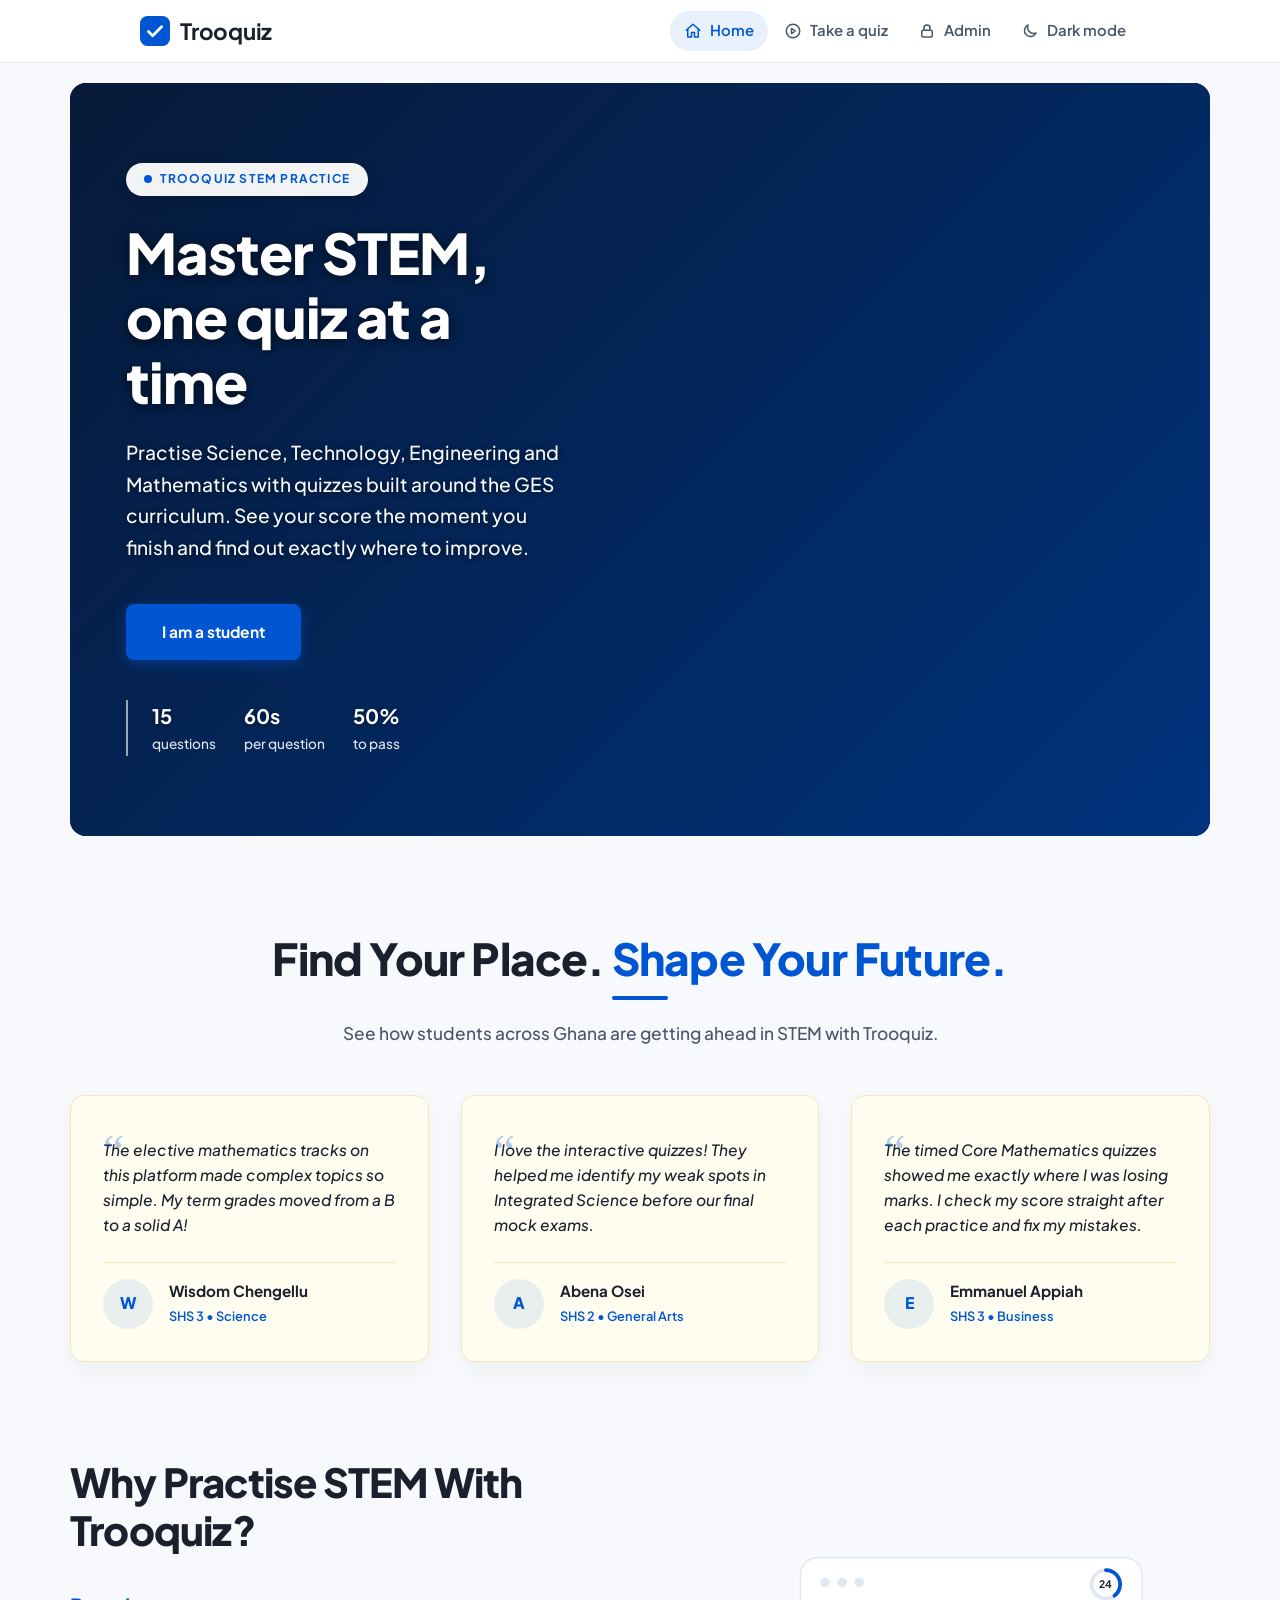
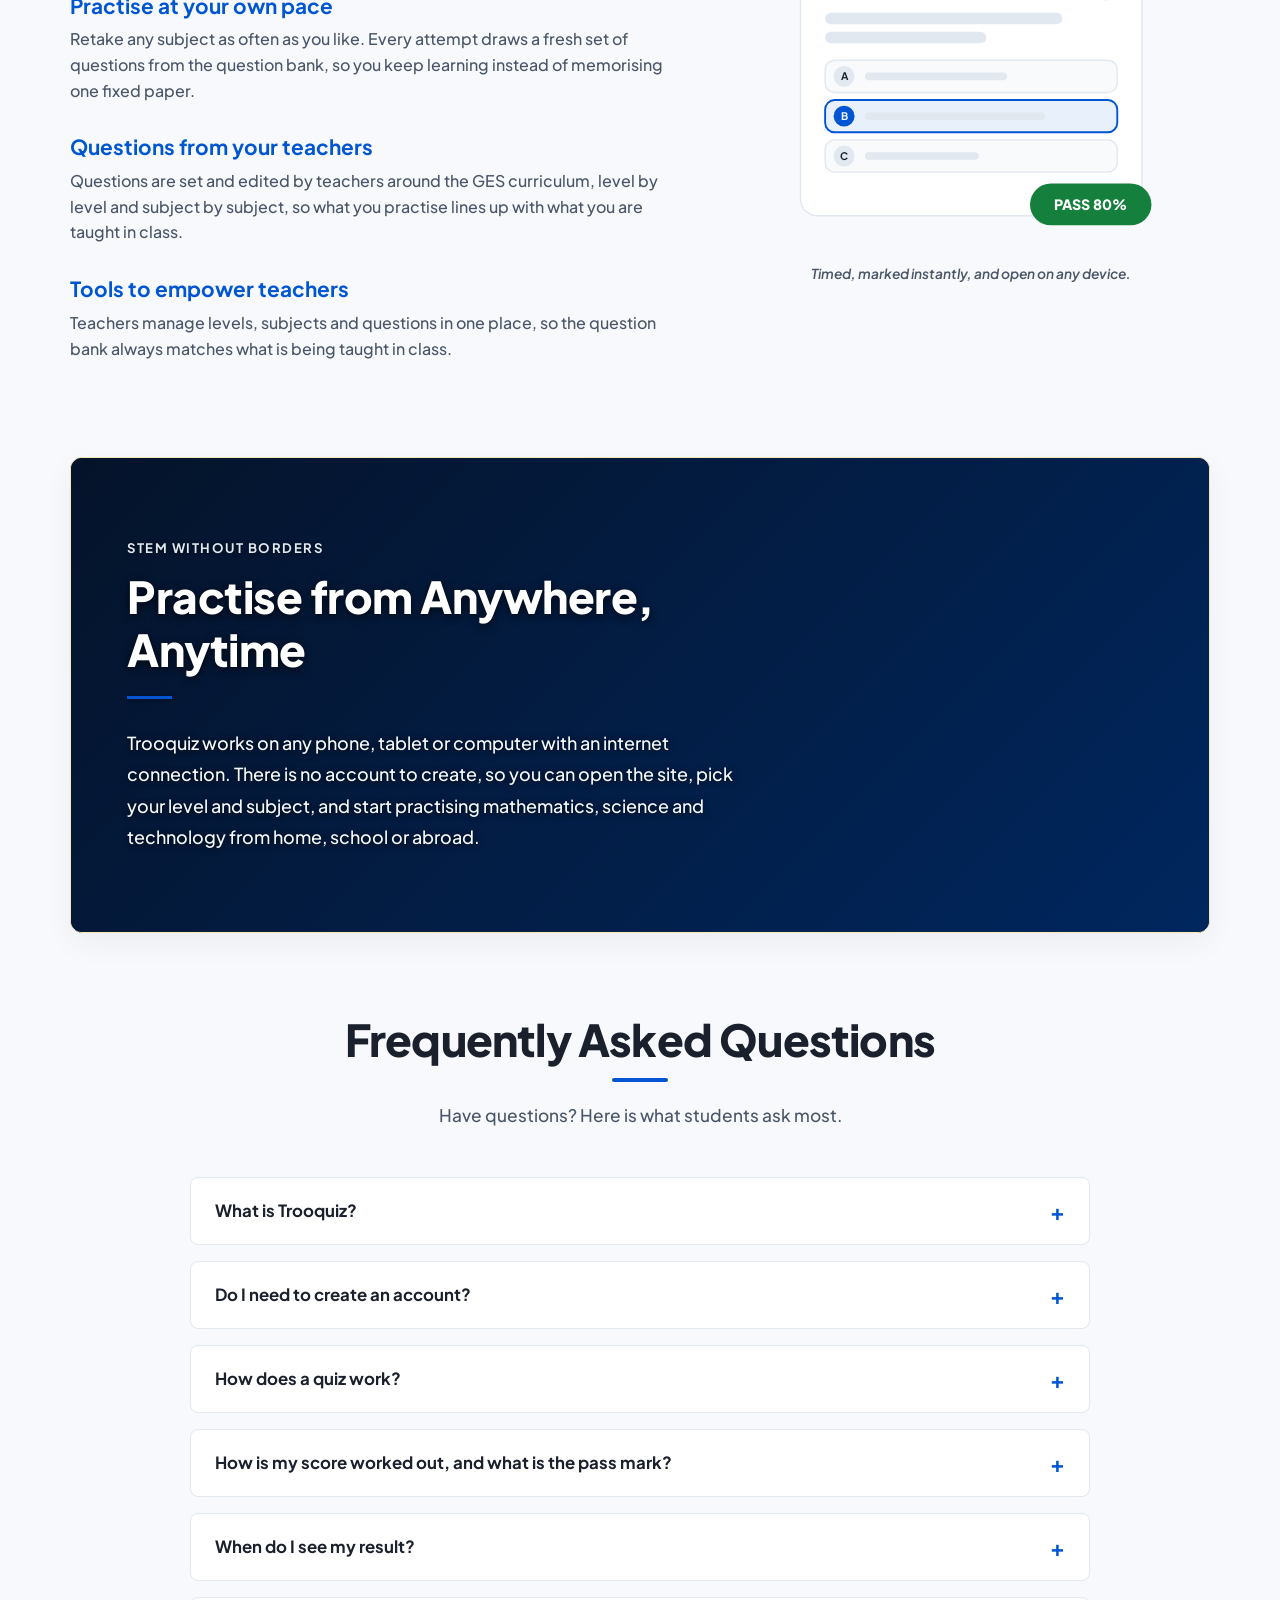
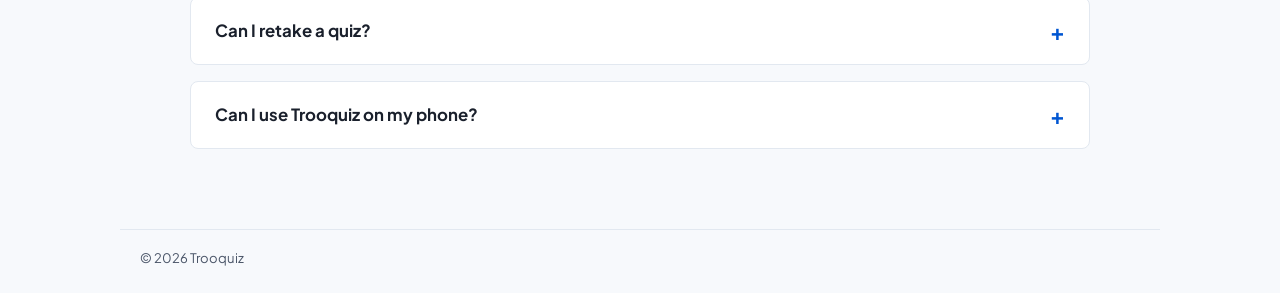
==== index.html @ b654bb79 "Add files via upload" ====
<!DOCTYPE html>
<html lang="en">
<head>
  <meta charset="UTF-8">
  <meta name="viewport" content="width=device-width, initial-scale=1, viewport-fit=cover">
  <meta name="theme-color" content="#0056d2">
  <title>Trooquiz</title>
  <script src="js/nav.js"></script>
  <link rel="stylesheet" href="css/style.css">
  <link rel="stylesheet" href="css/home.css">
  <link rel="stylesheet" href="css/responsive.css">
</head>
<body>
  <main class="landing">

    <!-- ===== Hero ===== -->
    <section class="hero">
      <div class="hero-bg"></div>
      <div class="hero-inner">
        <div class="hero-copy">
          <div class="live-tag">Trooquiz STEM Practice</div>
          <h1>Master STEM, one quiz at a time</h1>
          <p>
            Practise Science, Technology, Engineering and Mathematics with quizzes built
            around the GES curriculum. See your score the moment you finish and find out
            exactly where to improve.
          </p>
          <div class="hero-actions">
            <a class="cta" href="start.html">I am a student</a>
            <div class="hero-stats">
              <div><strong>15</strong><span>questions</span></div>
              <div><strong>60s</strong><span>per question</span></div>
              <div><strong>50%</strong><span>to pass</span></div>
            </div>
          </div>
        </div>

        <div class="hero-photo">
          <div class="hero-figure">
            <img src="images/firststudent.png" alt="Student learning"
                 onerror="this.parentNode.hidden = true">
          </div>
        </div>
      </div>
    </section>

    <!-- ===== Testimonials ===== -->
    <section class="testimonials">
      <div class="section-head">
        <h2>Find Your Place. <span>Shape Your Future.</span></h2>
        <div class="bar"></div>
        <p>See how students across Ghana are getting ahead in STEM with Trooquiz.</p>
      </div>

      <div class="t-grid">
        <article class="t-card">
          <div>
            <div class="mark">&ldquo;</div>
            <blockquote>The elective mathematics tracks on this platform made complex topics so simple. My term grades moved from a B to a solid A!</blockquote>
          </div>
          <div class="t-person">
            <div class="avatar">W<img src="images/thirdstudent.png" alt="Wisdom Chengellu" loading="lazy" onerror="this.remove()"></div>
            <div><h4>Wisdom Chengellu</h4><span>SHS 3 &bull; Science</span></div>
          </div>
        </article>

        <article class="t-card">
          <div>
            <div class="mark">&ldquo;</div>
            <blockquote>I love the interactive quizzes! They helped me identify my weak spots in Integrated Science before our final mock exams.</blockquote>
          </div>
          <div class="t-person">
            <div class="avatar">A<img src="images/fourthstudent.png" alt="Abena Osei" loading="lazy" onerror="this.remove()"></div>
            <div><h4>Abena Osei</h4><span>SHS 2 &bull; General Arts</span></div>
          </div>
        </article>

        <article class="t-card">
          <div>
            <div class="mark">&ldquo;</div>
            <blockquote>The timed Core Mathematics quizzes showed me exactly where I was losing marks. I check my score straight after each practice and fix my mistakes.</blockquote>
          </div>
          <div class="t-person">
            <div class="avatar">E<img src="images/fifthstudent.png" alt="Emmanuel Appiah" loading="lazy" onerror="this.remove()"></div>
            <div><h4>Emmanuel Appiah</h4><span>SHS 3 &bull; Business</span></div>
          </div>
        </article>
      </div>
    </section>

    <!-- ===== Why Trooquiz ===== -->
    <section class="why">
      <div class="why-copy">
        <h2>Why Practise STEM With Trooquiz?</h2>

        <div class="why-point">
          <h3>Practise at your own pace</h3>
          <p>Retake any subject as often as you like. Every attempt draws a fresh set of questions from the question bank, so you keep learning instead of memorising one fixed paper.</p>
        </div>
        <div class="why-point">
          <h3>Questions from your teachers</h3>
          <p>Questions are set and edited by teachers around the GES curriculum, level by level and subject by subject, so what you practise lines up with what you are taught in class.</p>
        </div>
        <div class="why-point">
          <h3>Tools to empower teachers</h3>
          <p>Teachers manage levels, subjects and questions in one place, so the question bank always matches what is being taught in class.</p>
        </div>
      </div>

      <figure class="why-art">
        <svg class="illustration" viewBox="0 0 420 320" role="img" aria-label="A timed quiz question with four options and a pass badge">
          <rect class="ill-card" x="30" y="24" width="360" height="272" rx="18"/>
          <circle class="ill-dot" cx="56" cy="50" r="5"/>
          <circle class="ill-dot" cx="74" cy="50" r="5"/>
          <circle class="ill-dot" cx="92" cy="50" r="5"/>
          <circle class="ill-ring-bg" cx="352" cy="52" r="15"/>
          <circle class="ill-ring" cx="352" cy="52" r="15"/>
          <text class="ill-time" x="352" y="56" text-anchor="middle">24</text>

          <rect class="ill-line" x="56" y="82" width="250" height="12" rx="6"/>
          <rect class="ill-line" x="56" y="102" width="170" height="12" rx="6"/>

          <rect class="ill-opt" x="56" y="132" width="308" height="34" rx="10"/>
          <circle class="ill-circle" cx="76" cy="149" r="11"/><text class="ill-letter" x="76" y="153" text-anchor="middle">A</text>
          <rect class="ill-line" x="98" y="145" width="150" height="8" rx="4"/>

          <rect class="ill-opt-sel" x="56" y="174" width="308" height="34" rx="10"/>
          <circle class="ill-circle-sel" cx="76" cy="191" r="11"/><text class="ill-letter-sel" x="76" y="195" text-anchor="middle">B</text>
          <rect class="ill-line" x="98" y="187" width="190" height="8" rx="4"/>

          <rect class="ill-opt" x="56" y="216" width="308" height="34" rx="10"/>
          <circle class="ill-circle" cx="76" cy="233" r="11"/><text class="ill-letter" x="76" y="237" text-anchor="middle">C</text>
          <rect class="ill-line" x="98" y="229" width="120" height="8" rx="4"/>

          <rect class="ill-pass" x="272" y="262" width="128" height="44" rx="22"/>
          <text class="ill-pass-text" x="336" y="290" text-anchor="middle">PASS 80%</text>
        </svg>
        <figcaption>Timed, marked instantly, and open on any device.</figcaption>
      </figure>
    </section>

    <!-- ===== Banner ===== -->
    <section class="banner">
      <div class="banner-bg"></div>
      <div class="banner-copy">
        <span class="eyebrow">STEM Without Borders</span>
        <h2>Practise from Anywhere, Anytime</h2>
        <div class="rule"></div>
        <p>
          Trooquiz works on any phone, tablet or computer with an internet connection.
          There is no account to create, so you can open the site, pick your level and subject,
          and start practising mathematics, science and technology from home, school or abroad.
        </p>
      </div>
    </section>

    <!-- ===== FAQ ===== -->
    <section class="faq" id="faq">
      <div class="section-head">
        <h2>Frequently Asked Questions</h2>
        <div class="bar"></div>
        <p>Have questions? Here is what students ask most.</p>
      </div>

      <details class="faq-item">
        <summary>What is Trooquiz?</summary>
        <div class="answer">Trooquiz is an online quiz platform where students practise STEM subjects, with questions built around the GES curriculum, and are marked immediately after each quiz.</div>
      </details>
      <details class="faq-item">
        <summary>Do I need to create an account?</summary>
        <div class="answer">No. Students use the site as guests. Tap <strong>I am a student</strong>, choose your level and subject, and start.</div>
      </details>
      <details class="faq-item">
        <summary>How does a quiz work?</summary>
        <div class="answer">Each session has 15 random questions from the subject's question bank, with 60 seconds for each question. If the time runs out, the question counts as unanswered and the quiz moves on.</div>
      </details>
      <details class="faq-item">
        <summary>How is my score worked out, and what is the pass mark?</summary>
        <div class="answer">Your score is shown out of 100%. A score of 50% or more is a pass, and anything below 50% is a fail. With 15 questions, that means at least 8 correct answers.</div>
      </details>
      <details class="faq-item">
        <summary>When do I see my result?</summary>
        <div class="answer">Straight away. As soon as you answer the last question, your score and pass or fail result appear on screen.</div>
      </details>
      <details class="faq-item">
        <summary>Can I retake a quiz?</summary>
        <div class="answer">Yes, as many times as you like. Each attempt draws a new random set of questions from the bank.</div>
      </details>
      <details class="faq-item">
        <summary>Can I use Trooquiz on my phone?</summary>
        <div class="answer">Yes. The site adapts to phones, tablets and computers.</div>
      </details>
    </section>
  </main>
</body>
</html>
---- css/style.css ----
/* ===== Trooquiz shared styles ===== */

:root {
  --bg: #f7f9fc;
  --card: #ffffff;
  --surface: #ffffff;
  --surface-2: #f8fafc;
  --text: #1a202c;
  --muted: #4a5568;
  --border: #e2e8f0;
  --primary: #0056d2;
  --primary-dark: #0045a8;
  --primary-soft: rgba(0, 86, 210, 0.09);
  --on-primary: #ffffff;
  --cream: #fffdf0;
  --cream-border: #f3e8b4;
  --good: #15803d;
  --bad: #c53030;
  --warn: #b45309;
  --shadow: 0 1px 2px rgba(20, 24, 30, 0.05), 0 10px 28px rgba(20, 24, 30, 0.07);
  --font: "Plus Jakarta Sans", system-ui, -apple-system, "Segoe UI", Roboto, sans-serif;
  --serif: var(--font);
}

:root[data-theme="dark"] {
  --bg: #0f141c;
  --card: #171d28;
  --surface: #171d28;
  --surface-2: #131925;
  --text: #e6eaf2;
  --muted: #a0aec0;
  --border: #283142;
  --primary: #5b9bff;
  --primary-dark: #4a89ee;
  --primary-soft: rgba(91, 155, 255, 0.16);
  --on-primary: #061a3a;
  --cream: #1c2230;
  --cream-border: #2f3646;
  --good: #34c277;
  --bad: #f0706a;
  --warn: #e0a03a;
  --shadow: none;
}

@media (prefers-color-scheme: dark) {
  :root:not([data-theme="light"]) {
    --bg: #0f141c;
    --card: #171d28;
    --surface: #171d28;
    --surface-2: #131925;
    --text: #e6eaf2;
    --muted: #a0aec0;
    --border: #283142;
    --primary: #5b9bff;
    --primary-dark: #4a89ee;
    --primary-soft: rgba(91, 155, 255, 0.16);
    --on-primary: #061a3a;
    --cream: #1c2230;
    --cream-border: #2f3646;
    --good: #34c277;
    --bad: #f0706a;
    --warn: #e0a03a;
    --shadow: none;
  }
}

[hidden] { display: none !important; }
* { box-sizing: border-box; }
html { scroll-padding-top: 76px; }

body {
  margin: 0;
  min-height: 100vh;
  display: flex;
  flex-direction: column;
  background: var(--bg);
  color: var(--text);
  font-family: var(--font);
  line-height: 1.55;
  -webkit-font-smoothing: antialiased;
}

h1, h2, h3 { font-family: var(--font); font-weight: 800; letter-spacing: -0.02em; line-height: 1.2; }
h1 { margin: 0 0 10px; font-size: 2rem; }
h2 { margin: 0 0 14px; font-size: 1.35rem; }

:focus-visible { outline: 3px solid var(--primary); outline-offset: 2px; }

/* ---------- Site header ---------- */

.site-header {
  position: sticky;
  top: 0;
  z-index: 30;
  background: var(--surface);
  border-bottom: 1px solid var(--border);
  transition: box-shadow 0.2s;
}
.site-header.scrolled { box-shadow: 0 4px 18px rgba(0, 0, 0, 0.08); }

.site-header-inner {
  position: relative;
  max-width: 1040px;
  margin: 0 auto;
  padding: 0 20px;
  height: 62px;
  display: flex;
  align-items: center;
  gap: 12px;
}

.brand {
  display: flex;
  align-items: center;
  gap: 10px;
  color: var(--text);
  text-decoration: none;
  font-family: var(--serif);
  font-size: 1.4rem;
  font-weight: 700;
  letter-spacing: -0.01em;
}
.brand svg { width: 30px; height: 30px; flex: none; }

.site-nav { margin-left: auto; }
.site-nav ul { list-style: none; display: flex; align-items: center; gap: 2px; margin: 0; padding: 0; }

.site-nav a,
.nav-item {
  display: inline-flex;
  align-items: center;
  gap: 8px;
  padding: 8px 14px;
  font: inherit;
  font-size: 0.93rem;
  font-weight: 600;
  color: var(--muted);
  text-decoration: none;
  background: none;
  border: 0;
  border-radius: 99px;
  cursor: pointer;
  white-space: nowrap;
}
.site-nav a:hover,
.nav-item:hover { color: var(--text); background: var(--primary-soft); }
.site-nav a[aria-current="page"] { color: var(--primary); background: var(--primary-soft); }

.nav-email {
  padding: 0 8px 0 14px;
  max-width: 200px;
  overflow: hidden;
  text-overflow: ellipsis;
  white-space: nowrap;
  font-size: 0.85rem;
  color: var(--muted);
  border-left: 1px solid var(--border);
  margin-left: 6px;
}

.nav-toggle,
.home-quick { display: none; }

.nav-toggle {
  align-items: center;
  justify-content: center;
  width: 42px;
  height: 42px;
  color: var(--text);
  background: none;
  border: 1px solid var(--border);
  border-radius: 12px;
  cursor: pointer;
}
.home-quick {
  align-items: center;
  gap: 6px;
  margin-left: auto;
  padding: 8px 12px;
  font-size: 0.9rem;
  font-weight: 600;
  color: var(--primary);
  text-decoration: none;
  border-radius: 99px;
  background: var(--primary-soft);
}

@media (max-width: 900px) {
  .nav-toggle,
  .home-quick { display: inline-flex; }

  .site-nav {
    position: absolute;
    top: 100%;
    left: 0;
    right: 0;
    display: none;
    padding: 8px 14px 14px;
    background: var(--surface);
    border-bottom: 1px solid var(--border);
    box-shadow: 0 14px 24px rgba(0, 0, 0, 0.08);
  }
  .site-nav.open { display: block; }
  .site-nav ul { flex-direction: column; align-items: stretch; gap: 2px; }
  .site-nav a,
  .nav-item { width: 100%; padding: 12px 14px; border-radius: 10px; font-size: 1rem; }
  .nav-email { max-width: none; margin: 8px 0 0; padding: 10px 14px 4px; border-left: 0; border-top: 1px solid var(--border); }
}

/* ---------- Page layout ---------- */

.page {
  flex: 1;
  display: flex;
  flex-direction: column;
  align-items: center;
  justify-content: center;
  gap: 18px;
  padding: 28px 16px;
}

.card {
  width: 100%;
  max-width: 640px;
  background: var(--card);
  border: 1px solid var(--border);
  border-radius: 18px;
  padding: 30px;
  box-shadow: var(--shadow);
}

@media (prefers-reduced-motion: no-preference) {
  .card { animation: rise 0.35s ease both; }
  @keyframes rise { from { opacity: 0; transform: translateY(8px); } to { opacity: 1; transform: none; } }
}

.site-footer {
  display: flex;
  justify-content: space-between;
  flex-wrap: wrap;
  gap: 6px 20px;
  max-width: 1040px;
  width: 100%;
  margin: 0 auto;
  padding: 18px 20px 24px;
  font-size: 0.82rem;
  color: var(--muted);
  border-top: 1px solid var(--border);
}

.muted { color: var(--muted); margin: 0 0 20px; }
.error { color: var(--bad); font-weight: 600; }

label { display: block; margin: 16px 0 6px; font-weight: 600; }

select {
  width: 100%;
  padding: 12px;
  font: inherit;
  border: 1px solid var(--border);
  border-radius: 10px;
  background: var(--surface-2);
  color: var(--text);
}

.btn {
  display: inline-flex;
  align-items: center;
  justify-content: center;
  width: 100%;
  margin-top: 22px;
  padding: 14px 18px;
  font: inherit;
  font-weight: 700;
  color: var(--on-primary);
  background: var(--primary);
  border: 0;
  border-radius: 12px;
  cursor: pointer;
  text-align: center;
  text-decoration: none;
  transition: background 0.15s, transform 0.1s;
}
.btn:hover:not(:disabled) { background: var(--primary-dark); }
.btn:active:not(:disabled) { transform: translateY(1px); }
.btn:disabled { opacity: 0.45; cursor: not-allowed; }
.btn.secondary {
  margin-top: 12px;
  color: var(--primary);
  background: transparent;
  border: 1px solid var(--primary);
}
.btn.secondary:hover:not(:disabled) { background: var(--primary-soft); }

/* ---------- Home ---------- */

.facts { display: grid; grid-template-columns: repeat(3, 1fr); gap: 10px; margin: 22px 0 4px; }
.fact {
  padding: 14px 8px;
  text-align: center;
  background: var(--surface-2);
  border: 1px solid var(--border);
  border-radius: 12px;
}
.fact strong { display: block; font-family: var(--serif); font-size: 1.6rem; line-height: 1.1; }
.fact span { font-size: 0.8rem; color: var(--muted); }

.back {
  margin: 0 0 12px;
  padding: 4px 0;
  font: inherit;
  font-size: 0.92rem;
  font-weight: 600;
  color: var(--primary);
  background: none;
  border: 0;
  cursor: pointer;
}

.choice-grid { display: grid; grid-template-columns: repeat(auto-fit, minmax(150px, 1fr)); gap: 12px; }
.choice-list { display: grid; gap: 10px; }

.choice {
  padding: 16px;
  font: inherit;
  font-size: 1.02rem;
  font-weight: 600;
  text-align: left;
  color: var(--text);
  background: var(--surface-2);
  border: 2px solid var(--border);
  border-radius: 12px;
  cursor: pointer;
  transition: border-color 0.15s, background 0.15s;
}
.choice-grid .choice { text-align: center; padding: 24px 12px; }
.choice:hover { border-color: var(--primary); }
.choice.selected { border-color: var(--primary); background: var(--primary-soft); color: var(--primary); }

/* ---------- Quiz ---------- */

.quiz-top {
  display: flex;
  justify-content: space-between;
  align-items: baseline;
  gap: 12px;
  margin-bottom: 12px;
  color: var(--muted);
  font-size: 0.95rem;
}
.quiz-top strong { color: var(--text); }

.track { height: 8px; background: var(--border); border-radius: 99px; overflow: hidden; margin-bottom: 8px; }
.fill { height: 100%; width: 0; background: var(--primary); transition: width 0.2s linear; }
.timer-fill { background: var(--good); transition: width 0.1s linear; }
.timer-fill.danger { background: var(--bad); }

.timer-text { text-align: right; font-weight: 700; font-variant-numeric: tabular-nums; margin-bottom: 18px; }
.timer-text.danger { color: var(--bad); }

#question { font-size: 1.3rem; }

.options { display: grid; gap: 10px; }
.option {
  display: flex;
  gap: 12px;
  align-items: flex-start;
  width: 100%;
  padding: 14px;
  font: inherit;
  text-align: left;
  color: var(--text);
  background: var(--surface-2);
  border: 2px solid var(--border);
  border-radius: 12px;
  cursor: pointer;
}
.option:hover:not(:disabled) { border-color: var(--primary); }
.option:disabled { cursor: default; }
.option .letter {
  flex: none;
  width: 28px;
  height: 28px;
  display: grid;
  place-items: center;
  border-radius: 8px;
  background: var(--border);
  font-weight: 700;
  font-size: 0.88rem;
}
.option.selected { border-color: var(--primary); background: var(--primary-soft); }
.option.selected .letter { background: var(--primary); color: var(--on-primary); }

.notice { margin: 14px 0 0; color: var(--warn); font-weight: 600; min-height: 1.5em; }
.hint { margin: 6px 0 0; font-size: 0.82rem; color: var(--muted); }
@media (hover: none) { .hint { display: none; } }

/* ---------- Result ---------- */

.result { text-align: center; }
.result-subject { margin: 0 0 18px; color: var(--muted); }

.ring { position: relative; width: 190px; height: 190px; margin: 0 auto 14px; }
.ring svg { width: 100%; height: 100%; transform: rotate(-90deg); }
.ring circle { fill: none; stroke-width: 9; }
.ring .ring-bg { stroke: var(--border); }
.ring .ring-fg { stroke: var(--good); stroke-linecap: round; stroke-dasharray: 326.73; stroke-dashoffset: 326.73; }
.ring.fail .ring-fg { stroke: var(--bad); }
.ring-text {
  position: absolute;
  inset: 0;
  display: grid;
  place-items: center;
  font-family: var(--serif);
  font-size: 2.6rem;
  font-weight: 700;
  font-variant-numeric: tabular-nums;
}

.badge {
  display: inline-block;
  padding: 6px 20px;
  margin-bottom: 12px;
  font-weight: 800;
  font-size: 0.85rem;
  letter-spacing: 0.1em;
  color: #fff;
  border-radius: 99px;
}
.badge.pass { background: var(--good); }
.badge.fail { background: var(--bad); }
.result p { margin: 0 0 6px; }
---- css/home.css ----
/* ===== Homepage sections (look adapted from the morecourses Home.aspx) ===== */

.landing { width: 100%; max-width: 1180px; margin: 0 auto; padding: 20px 20px 0; flex: 1; }

.eyebrow {
  display: block;
  margin-bottom: 0.75rem;
  font-size: 0.82rem;
  font-weight: 700;
  letter-spacing: 1.5px;
  text-transform: uppercase;
  color: var(--primary);
}

.section-head { text-align: center; margin-bottom: 3rem; }
.section-head h2 { margin: 0 0 0.75rem; font-size: clamp(1.9rem, 4vw, 2.75rem); letter-spacing: -0.8px; }
.section-head h2 span { color: var(--primary); }
.section-head p { margin: 0; font-size: 1.08rem; color: var(--muted); font-weight: 500; }
.bar { width: 56px; height: 4px; margin: 0 auto 1.25rem; background: var(--primary); border-radius: 2px; }

/* ---------- Hero ---------- */

.hero {
  position: relative;
  min-height: 80vh;
  border-radius: 16px;
  overflow: hidden;
  background: #0b1a33;
}
.hero-bg {
  position: absolute;
  inset: 0;
  background-image: url('../images/secondstudent.png'), linear-gradient(135deg, #0b2a5c 0%, #0056d2 100%);
  background-size: cover;
  background-position: center;
  filter: blur(2px) brightness(0.6);
  transform: scale(1.02);
  z-index: 1;
}
.hero-inner {
  position: relative;
  z-index: 2;
  display: flex;
  align-items: center;
  justify-content: space-between;
  gap: 3rem;
  padding: 5rem 3.5rem;
}
.hero-copy { flex: 1; max-width: 550px; }

.live-tag {
  display: inline-flex;
  align-items: center;
  gap: 0.5rem;
  margin-bottom: 1.5rem;
  padding: 0.45rem 1.1rem;
  font-size: 0.75rem;
  font-weight: 700;
  letter-spacing: 1.2px;
  text-transform: uppercase;
  color: #0056d2;
  background: rgba(255, 255, 255, 0.95);
  border-radius: 20px;
  box-shadow: 0 4px 12px rgba(0, 0, 0, 0.15);
}
.live-tag::before { content: ""; width: 8px; height: 8px; border-radius: 50%; background: #0056d2; flex: none; }

.hero h1 {
  margin: 0 0 1.5rem;
  font-size: clamp(2.2rem, 5vw, 3.5rem);
  font-weight: 800;
  line-height: 1.15;
  letter-spacing: -1px;
  color: #fff;
  text-shadow: 0 2px 12px rgba(0, 0, 0, 0.65);
}
.hero p {
  margin: 0 0 2.5rem;
  font-size: 1.2rem;
  font-weight: 500;
  line-height: 1.65;
  color: #f7fafc;
  text-shadow: 0 1px 6px rgba(0, 0, 0, 0.55);
}

.hero-actions { display: flex; align-items: center; gap: 2.5rem; flex-wrap: wrap; }

.cta {
  display: inline-block;
  text-decoration: none;
  padding: 1rem 2.25rem;
  font: inherit;
  font-size: 0.97rem;
  font-weight: 700;
  color: #fff;
  background: #0056d2;
  border: 0;
  border-radius: 8px;
  cursor: pointer;
  box-shadow: 0 4px 14px rgba(0, 86, 210, 0.45);
  transition: transform 0.2s, background 0.2s;
}
.cta:hover { background: #0045a8; transform: translateY(-2px); }

.hero-stats {
  display: flex;
  gap: 1.75rem;
  padding-left: 1.5rem;
  border-left: 2px solid rgba(255, 255, 255, 0.6);
}
.hero-stats strong { display: block; font-size: 1.25rem; font-weight: 700; color: #fff; text-shadow: 0 1px 4px rgba(0, 0, 0, 0.4); }
.hero-stats span { font-size: 0.85rem; font-weight: 500; color: #e2e8f0; }

.hero-photo { flex: 1.2; max-width: 620px; display: flex; justify-content: center; align-items: center; padding-top: 15px; }
.hero-figure { width: 100%; }
.hero-figure img {
  display: block;
  width: 100%;
  height: auto;
  max-height: 420px;
  object-fit: contain;
  filter: brightness(0.92) saturate(0.95);
  /* edges fade out into the hero background, so the photo has no visible frame */
  -webkit-mask-image: radial-gradient(ellipse farthest-side at center, #000 56%, rgba(0, 0, 0, 0) 100%);
  mask-image: radial-gradient(ellipse farthest-side at center, #000 56%, rgba(0, 0, 0, 0) 100%);
}

/* ---------- Testimonials ---------- */

.testimonials { margin-top: 6rem; }
.t-grid { display: grid; grid-template-columns: repeat(auto-fit, minmax(250px, 1fr)); gap: 2rem; }

.t-card {
  display: flex;
  flex-direction: column;
  justify-content: space-between;
  padding: 2rem;
  background: var(--cream);
  border: 1px solid var(--cream-border);
  border-radius: 14px;
  box-shadow: 0 10px 25px rgba(0, 0, 0, 0.04);
  transition: transform 0.3s cubic-bezier(0.16, 1, 0.3, 1), box-shadow 0.3s ease;
}
.t-card:hover { transform: translateY(-6px); box-shadow: 0 16px 32px rgba(0, 0, 0, 0.08); }
.t-card .mark { height: 20px; margin-bottom: -10px; font: 3rem/1 Georgia, serif; color: var(--primary); opacity: 0.3; }
.t-card blockquote { margin: 0 0 1.5rem; font-size: 0.97rem; font-weight: 500; font-style: italic; line-height: 1.6; }
.t-person { display: flex; align-items: center; gap: 1rem; padding-top: 1rem; border-top: 1px solid var(--cream-border); }
.t-person h4 { margin: 0; font-size: 0.95rem; font-weight: 700; }
.t-person span { font-size: 0.8rem; font-weight: 600; color: var(--primary); }

/* initials show underneath; the photo covers them when it loads */
.avatar {
  position: relative;
  flex: none;
  width: 50px;
  height: 50px;
  display: grid;
  place-items: center;
  font-weight: 800;
  color: var(--primary);
  background: var(--primary-soft);
  border-radius: 50%;
  overflow: hidden;
}
.avatar img { position: absolute; inset: 0; width: 100%; height: 100%; object-fit: cover; }

/* ---------- Why Trooquiz ---------- */

.why { margin: 6rem 0; display: flex; align-items: center; justify-content: space-between; gap: 4rem; flex-wrap: wrap; }
.why-copy { flex: 1.2; max-width: 650px; min-width: 300px; }
.why-copy h2 { margin: 0 0 2.5rem; font-size: clamp(1.9rem, 4vw, 2.5rem); letter-spacing: -0.8px; }
.why-point { margin-bottom: 2rem; }
.why-point:last-child { margin-bottom: 0; }
.why-point h3 { margin: 0 0 0.5rem; font-size: 1.3rem; font-weight: 700; color: var(--primary); letter-spacing: 0; }
.why-point p { margin: 0; font-weight: 500; color: var(--muted); line-height: 1.6; }

.why-art { flex: 0.8; min-width: 280px; text-align: center; }
.why-art figcaption { margin-top: 1.1rem; font-size: 0.86rem; font-style: italic; font-weight: 600; color: var(--muted); }
.illustration { width: 100%; height: auto; max-height: 340px; }
.ill-card { fill: var(--surface); stroke: var(--border); stroke-width: 1.5; }
.ill-dot { fill: var(--border); }
.ill-line { fill: var(--border); }
.ill-opt { fill: var(--surface-2); stroke: var(--border); stroke-width: 1.5; }
.ill-opt-sel { fill: var(--primary-soft); stroke: var(--primary); stroke-width: 2; }
.ill-circle { fill: var(--border); }
.ill-circle-sel { fill: var(--primary); }
.ill-letter { fill: var(--text); font: 700 11px var(--font); }
.ill-letter-sel { fill: var(--on-primary); font: 700 11px var(--font); }
.ill-ring-bg { fill: none; stroke: var(--border); stroke-width: 4; }
.ill-ring { fill: none; stroke: var(--primary); stroke-width: 4; stroke-linecap: round; stroke-dasharray: 94.25; stroke-dashoffset: 57; transform: rotate(-90deg); transform-origin: 352px 52px; }
.ill-time { fill: var(--text); font: 700 11px var(--font); }
.ill-pass { fill: var(--good); }
.ill-pass-text { fill: #fff; font: 800 15px var(--font); }

/* ---------- Banner ---------- */

.banner {
  position: relative;
  min-height: 400px;
  margin-bottom: 5rem;
  border: 1px solid var(--cream-border);
  border-radius: 12px;
  overflow: hidden;
  background: #0b1a33;
  box-shadow: 0 10px 30px rgba(0, 0, 0, 0.05);
}
.banner-bg {
  position: absolute;
  inset: 0;
  background-image: url('../images/seventhstudent.png'), linear-gradient(135deg, #0b2a5c 0%, #0056d2 100%);
  background-size: cover;
  background-position: center;
  filter: brightness(0.45);
  z-index: 1;
}
.banner-copy { position: relative; z-index: 2; max-width: 750px; padding: 5rem 3.5rem; }
.banner .eyebrow { color: #e2e8f0; text-shadow: 0 1px 4px rgba(0, 0, 0, 0.5); }
.banner h2 { margin: 0 0 1.25rem; font-size: clamp(1.9rem, 4vw, 2.75rem); color: #fff; letter-spacing: -0.5px; text-shadow: 0 2px 8px rgba(0, 0, 0, 0.7); }
.banner .rule { width: 45px; height: 3px; margin-bottom: 1.75rem; background: #0056d2; box-shadow: 0 1px 4px rgba(0, 0, 0, 0.4); }
.banner p { margin: 0; font-size: 1.12rem; font-weight: 500; line-height: 1.75; color: #f7fafc; text-shadow: 0 1px 6px rgba(0, 0, 0, 0.7); }

/* ---------- FAQ ---------- */

.faq { max-width: 900px; margin: 0 auto 5rem; }
.faq-item {
  margin-bottom: 1rem;
  background: var(--surface);
  border: 1px solid var(--border);
  border-radius: 8px;
  overflow: hidden;
  transition: border-color 0.2s, box-shadow 0.2s;
}
.faq-item:hover { box-shadow: 0 4px 12px rgba(0, 0, 0, 0.04); }
.faq-item[open] { border-color: var(--primary); box-shadow: 0 4px 20px rgba(0, 86, 210, 0.08); }
.faq-item summary {
  display: flex;
  justify-content: space-between;
  align-items: center;
  gap: 16px;
  padding: 1.25rem 1.5rem;
  font-size: 1.05rem;
  font-weight: 700;
  list-style: none;
  cursor: pointer;
  user-select: none;
  transition: background 0.2s;
}
.faq-item summary:hover { background: var(--cream); }
.faq-item summary::-webkit-details-marker { display: none; }
.faq-item summary::after { content: "+"; flex: none; font-size: 1.4rem; font-weight: 700; line-height: 1; color: var(--primary); }
.faq-item[open] summary::after { content: "\00D7"; font-size: 1.6rem; }
.faq-item .answer { padding: 0 1.5rem 1.5rem; font-weight: 500; line-height: 1.65; color: var(--muted); }

/* ---------- Small screens ---------- */

@media (max-width: 900px) {
  .hero-inner { flex-direction: column; align-items: flex-start; padding: 3rem 1.5rem; gap: 2rem; }
  .hero-photo { max-width: 100%; width: 100%; padding-top: 0; }
  .banner-copy { padding: 3rem 1.5rem; }
  .hero-actions { gap: 1.5rem; }
}
---- css/responsive.css ----
/* ===== Phones and tablets =====
   Loaded last on every page, so these rules fine-tune the layout for small screens,
   touch use, notches and landscape. Breakpoints used here:
   1024px tablets, 900px menu collapses, 600px phones, 380px very small phones. */

/* ---------- Basics for touch devices ---------- */

html { -webkit-text-size-adjust: 100%; text-size-adjust: 100%; }
body { -webkit-tap-highlight-color: rgba(0, 86, 210, 0.12); }

a, button, .choice, .option, summary, .tab { touch-action: manipulation; }
img, svg { max-width: 100%; }

/* Safety net: nothing is allowed to push the page sideways */
.landing, .page, .start-wrap, .admin-main { overflow-x: clip; }

/* Phone browsers with a moving address bar: use the real visible height */
@supports (min-height: 100dvh) {
  body { min-height: 100dvh; }
  .hero { min-height: 80dvh; }
}

/* ---------- Notches and rounded screen corners ---------- */

.site-header { padding-top: env(safe-area-inset-top); }
.site-header-inner {
  padding-left: max(20px, env(safe-area-inset-left));
  padding-right: max(20px, env(safe-area-inset-right));
}
.landing, .start-wrap, .admin-main {
  padding-left: max(20px, env(safe-area-inset-left));
  padding-right: max(20px, env(safe-area-inset-right));
}
.page {
  padding-left: max(16px, env(safe-area-inset-left));
  padding-right: max(16px, env(safe-area-inset-right));
}
.site-footer,
body.start-page .site-footer { padding-bottom: calc(24px + env(safe-area-inset-bottom)); }
.toast { bottom: calc(24px + env(safe-area-inset-bottom)); }

/* ---------- Easier to tap ---------- */

@media (pointer: coarse) {
  .nav-toggle { width: 46px; height: 46px; }
  .back { padding: 10px 0; }
  .choice { min-height: 52px; }
  .tab { padding: 12px 18px; }
  button.small { padding: 10px 14px; min-height: 40px; }
  .faq-item summary { padding-top: 1.1rem; padding-bottom: 1.1rem; }
  .btn, .cta, .btn-quiz, .btn-secondary { min-height: 48px; }
}

/* ---------- Tablets ---------- */

@media (max-width: 1024px) {
  .hero-inner { padding: 4rem 2.25rem; gap: 2rem; }
  .why { gap: 2.5rem; }
}

/* Menu: collapse a little earlier so it never gets crowded on tablets */
@media (max-width: 900px) {
  .site-nav {
    max-height: calc(100vh - 70px);
    overflow-y: auto;
  }
  .site-header-inner { gap: 10px; }
}
@supports (height: 100dvh) {
  @media (max-width: 900px) {
    .site-nav { max-height: calc(100dvh - 70px); }
  }
}

/* Fixes content that was forcing a sideways scroll on narrow screens */
.why-copy { min-width: min(300px, 100%); }
.why-art { min-width: min(280px, 100%); }
.hero-stats { flex-wrap: wrap; }

/* ---------- Phones ---------- */

@media (max-width: 600px) {
  h1 { font-size: 1.7rem; }
  h2 { font-size: 1.25rem; }

  .card { padding: 22px 18px; border-radius: 16px; }
  .page { padding-top: 18px; padding-bottom: 18px; }

  /* Homepage */
  .landing { padding-top: 12px; }
  .hero { border-radius: 14px; }
  .hero-inner { padding: 2.25rem 1.25rem; gap: 1.5rem; }
  .hero h1 { margin-bottom: 1rem; }
  .hero p { font-size: 1.05rem; margin-bottom: 1.75rem; }
  .hero-actions { gap: 1.25rem; }
  .cta { width: 100%; text-align: center; }
  .hero-stats { gap: 0.9rem 1.5rem; padding-left: 1rem; }
  .hero-figure img { max-height: 300px; }

  .testimonials { margin-top: 4rem; }
  .section-head { margin-bottom: 2rem; }
  .t-card { padding: 1.5rem; }

  .why { margin: 4rem 0; gap: 2.25rem; }
  .why-point h3 { font-size: 1.15rem; }

  .banner { min-height: 0; margin-bottom: 3.5rem; }
  .banner-copy { padding: 2.5rem 1.25rem; }
  .banner p { font-size: 1.02rem; line-height: 1.65; }

  .faq { margin-bottom: 3.5rem; }
  .faq-item summary { padding: 1rem 1.1rem; font-size: 1rem; }
  .faq-item .answer { padding: 0 1.1rem 1.1rem; }

  /* Take a quiz page */
  .start-wrap { padding-top: 14px; }
  .course-header { padding: 18px; margin-bottom: 18px; }
  .content-box { padding: 18px; }
  .assessment { margin-top: 20px; }

  /* Quiz */
  #question { font-size: 1.15rem; }
  .option { padding: 12px; gap: 10px; }
  .quiz-top { font-size: 0.9rem; }

  /* Result */
  .ring { width: 160px; height: 160px; }
  .ring-text { font-size: 2.2rem; }

  /* Admin */
  .admin-main { padding-top: 16px; padding-bottom: 32px; }
  .panel { padding: 16px; border-radius: 14px; }
  .tabs { gap: 6px; }
  .tab { padding: 10px 14px; font-size: 0.88rem; }
  th, td { padding: 8px 6px; }
  td.actions { white-space: normal; }
  button.small { margin: 4px 4px 0 0; }
  .row .btn { width: 100%; flex: 1 1 100%; }

  .site-footer { flex-direction: column; gap: 4px; }
}

/* ---------- Very small phones ---------- */

@media (max-width: 380px) {
  .site-header-inner { padding-left: 14px; padding-right: 14px; }
  .brand { font-size: 1.2rem; }
  .brand svg { width: 26px; height: 26px; }
  .home-quick span { display: none; }
  .hero h1 { font-size: 2rem; }
  .card { padding: 20px 14px; }
}

/* ---------- Phones turned sideways ---------- */

@media (max-height: 520px) and (orientation: landscape) {
  .hero { min-height: 0; }
  .page { justify-content: flex-start; }
  .ring { width: 130px; height: 130px; }
  .ring-text { font-size: 1.9rem; }
}

/* ---------- Respect "reduce motion" ---------- */

@media (prefers-reduced-motion: reduce) {
  *, *::before, *::after {
    animation-duration: 0.01ms !important;
    animation-iteration-count: 1 !important;
    transition-duration: 0.01ms !important;
    scroll-behavior: auto !important;
  }
}
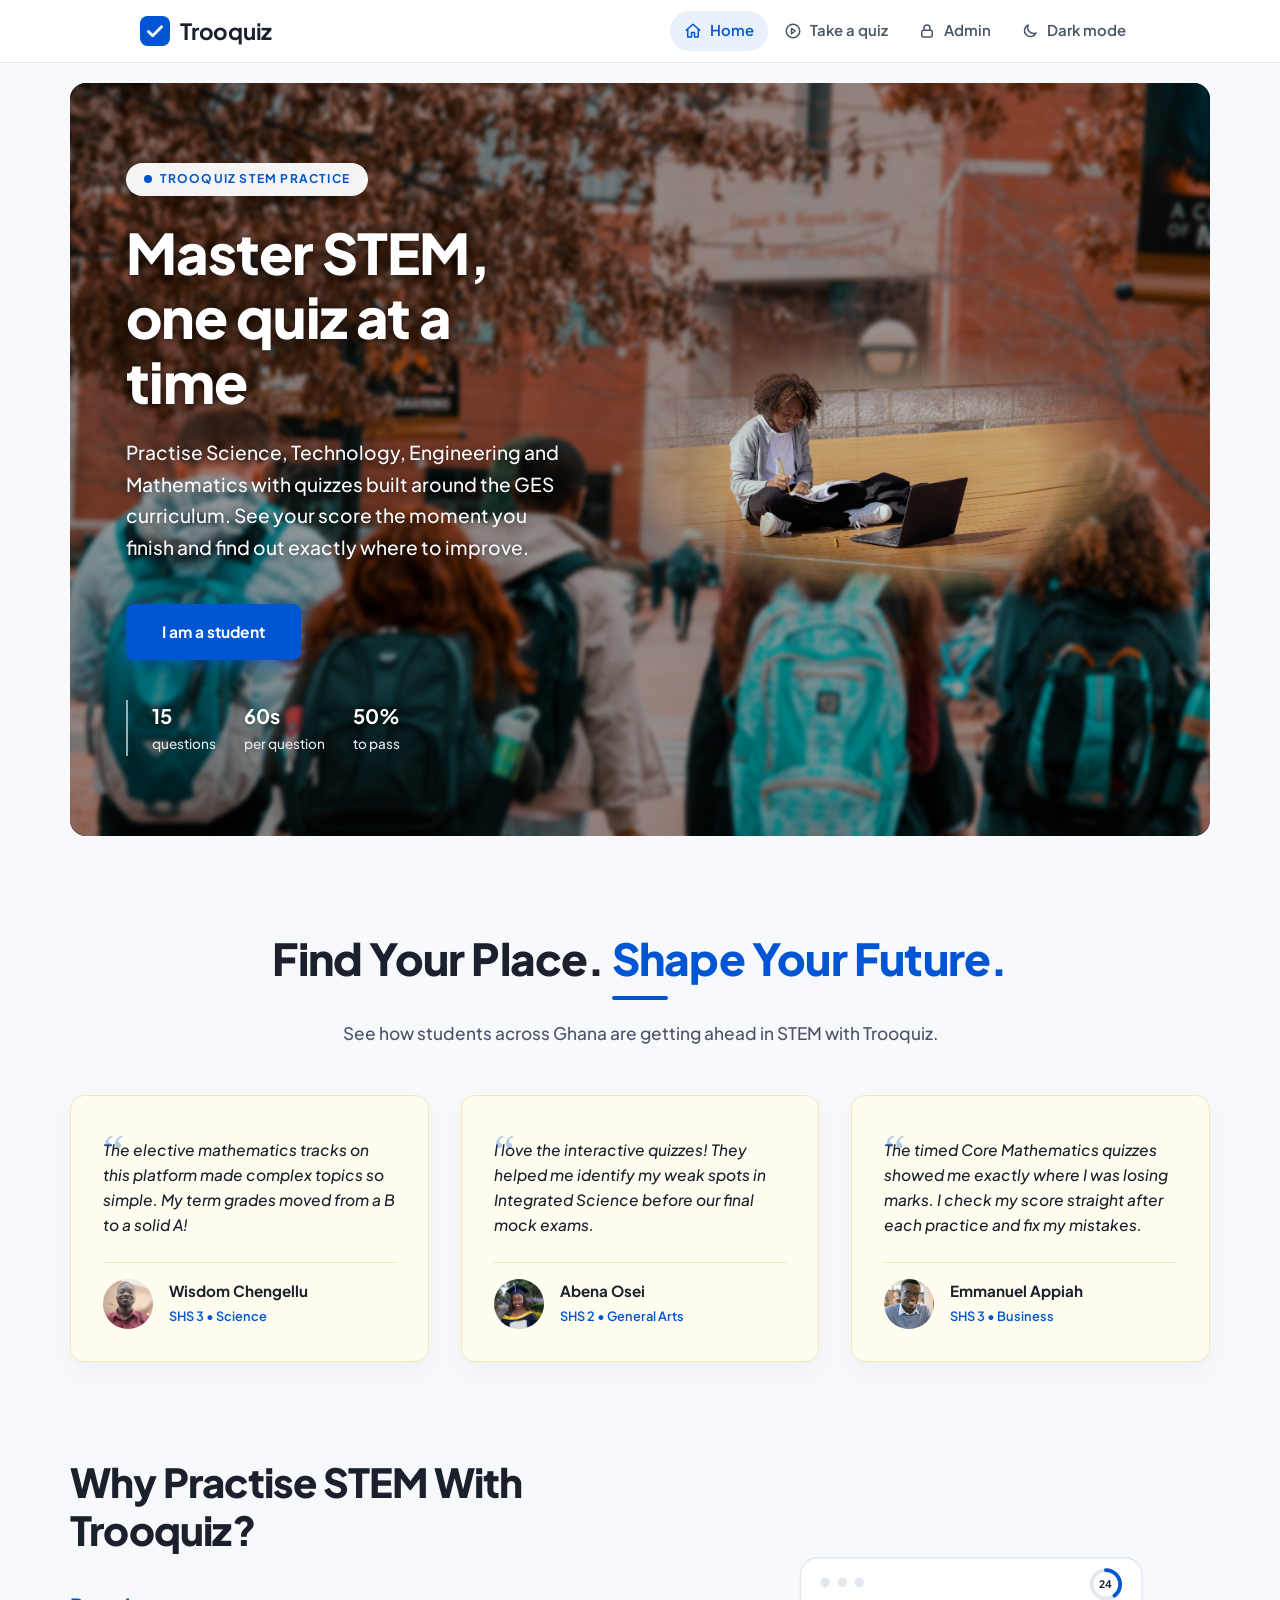
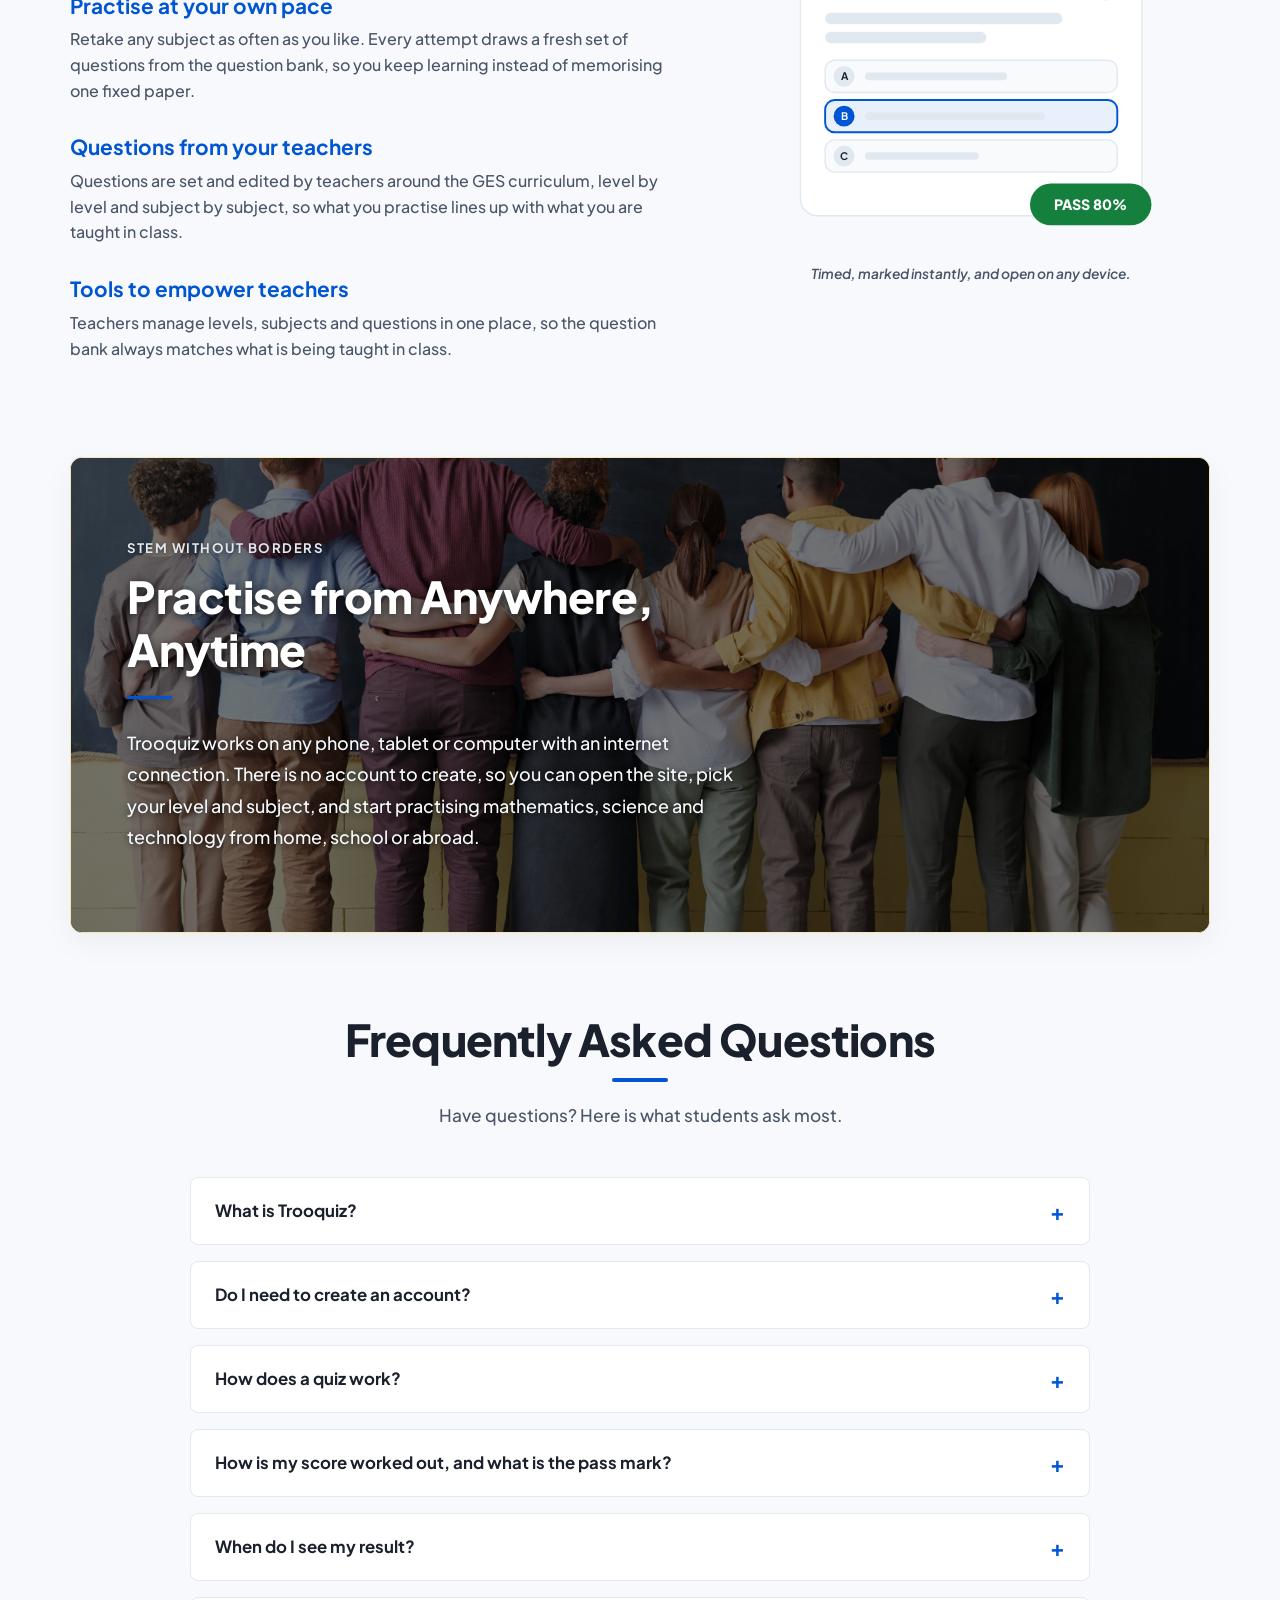
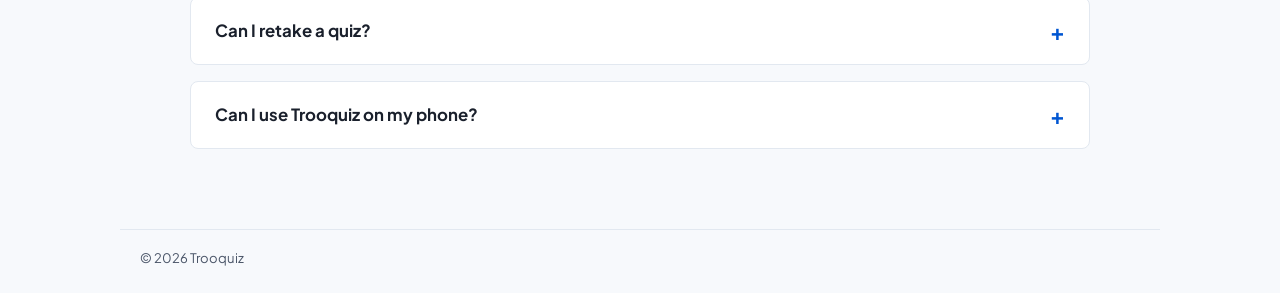
==== commit bcb1133d: "Update index.html" ====
--- a/index.html
+++ b/index.html
@@ -37,7 +37,7 @@
 
         <div class="hero-photo">
           <div class="hero-figure">
-            <img src="images/firststudent.png" alt="Student learning"
+            <img src="images/firststudent.png" alt="Student learning" loading="lazy"
                  onerror="this.parentNode.hidden = true">
           </div>
         </div>
@@ -193,4 +193,4 @@
     </section>
   </main>
 </body>
-</html>+</html>
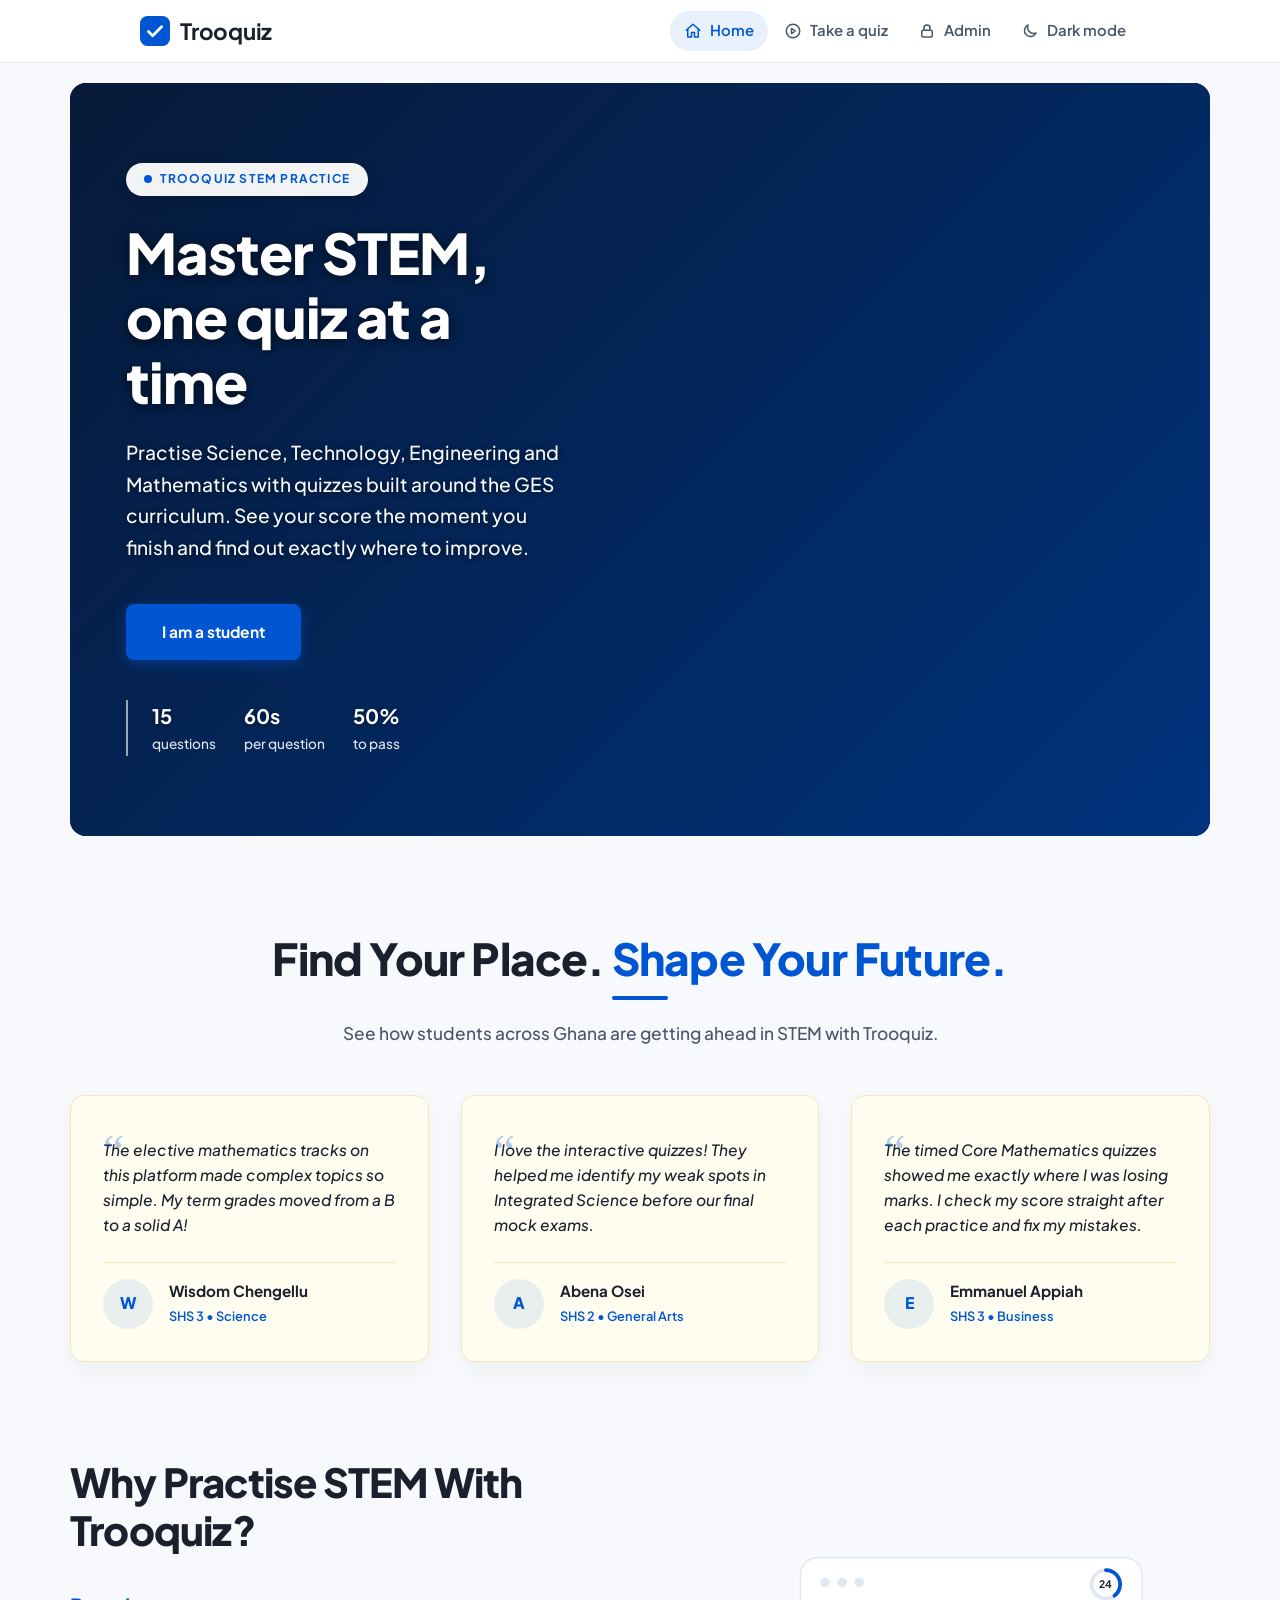
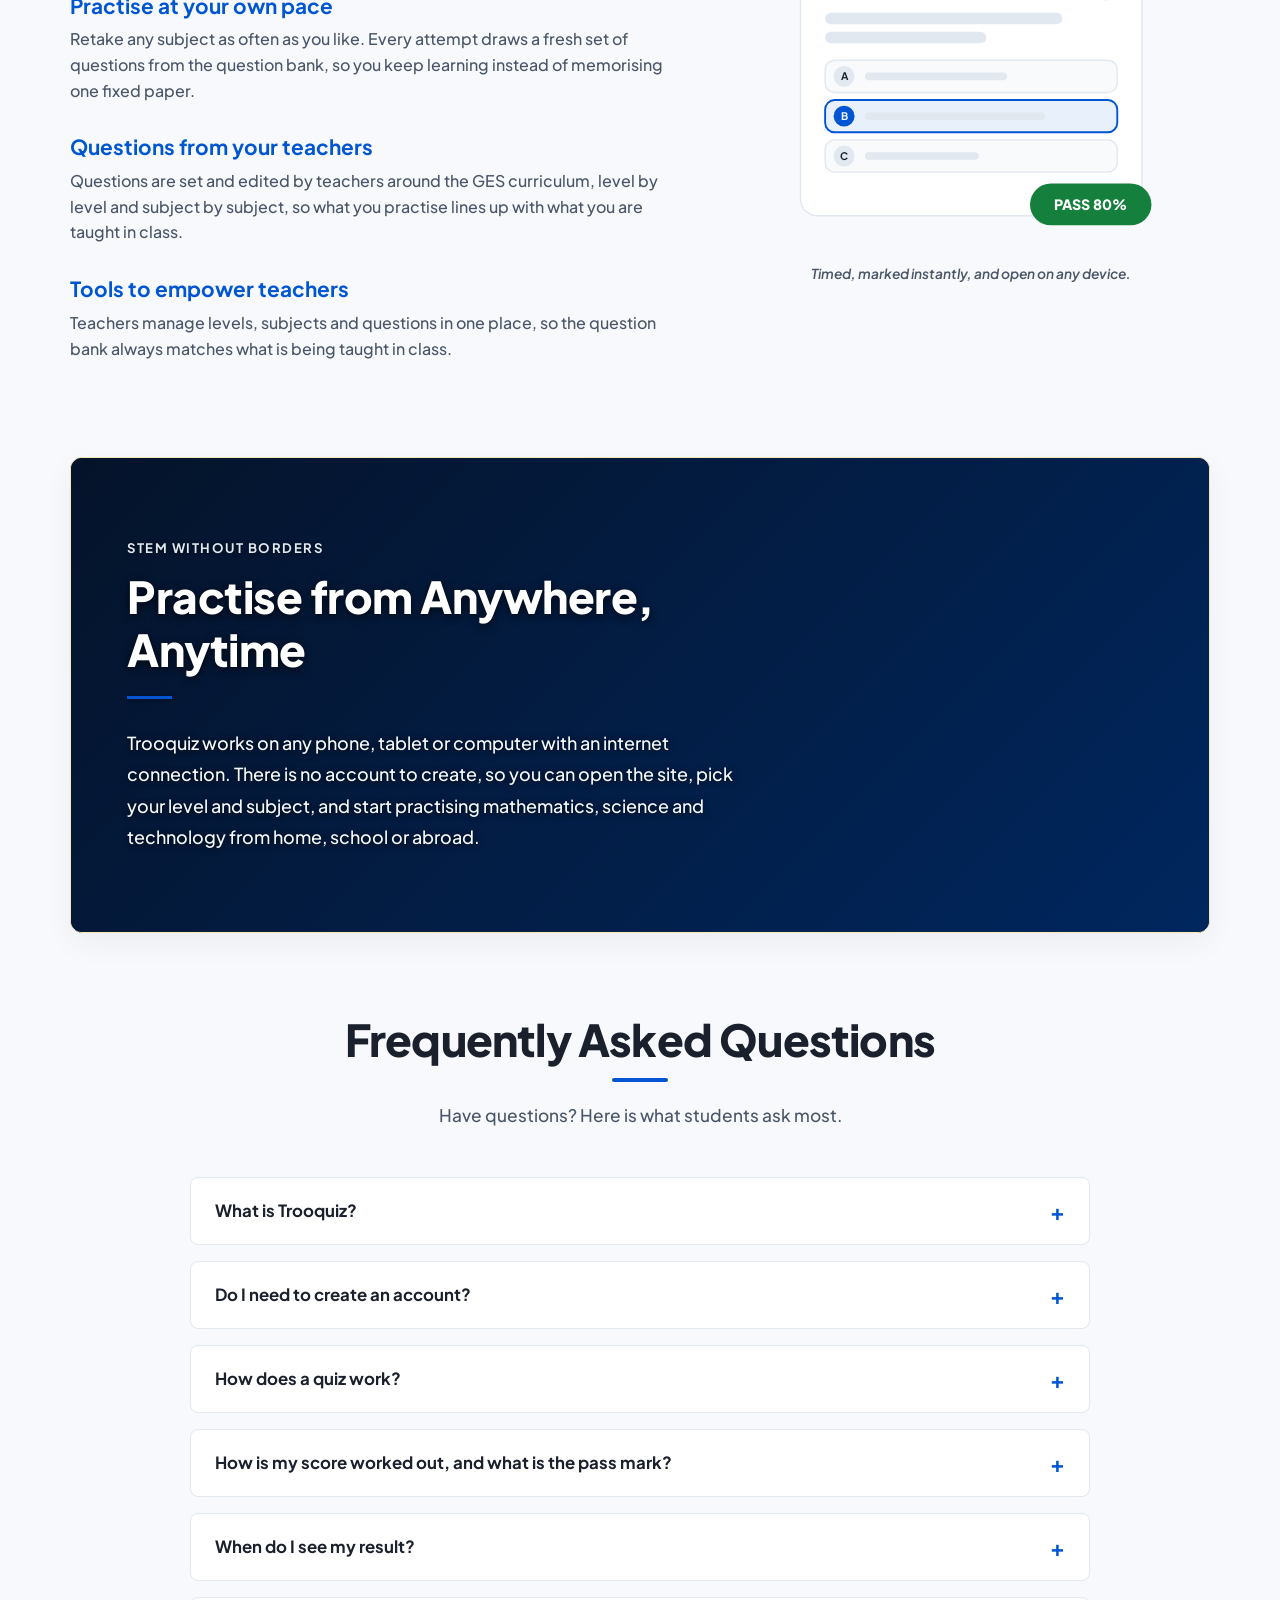
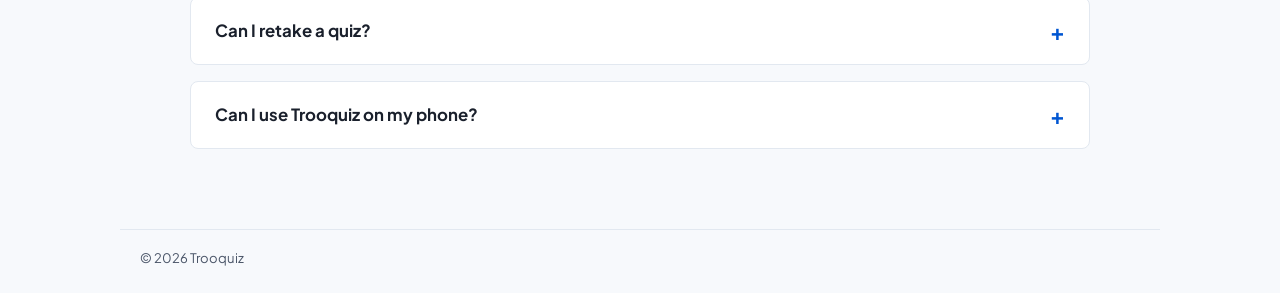
==== commit 1be7a64f: "Update index.html" ====
--- a/index.html
+++ b/index.html
@@ -6,6 +6,7 @@
   <meta name="theme-color" content="#0056d2">
   <title>Trooquiz</title>
   <script src="js/nav.js"></script>
+  <link rel="preload" as="image" href="images/secondstudent.webp" type="image/webp">
   <link rel="stylesheet" href="css/style.css">
   <link rel="stylesheet" href="css/home.css">
   <link rel="stylesheet" href="css/responsive.css">
@@ -37,7 +38,7 @@
 
         <div class="hero-photo">
           <div class="hero-figure">
-            <img src="images/firststudent.png" alt="Student learning" loading="lazy"
+            <img src="images/firststudent.webp" alt="Student learning" loading="lazy" decoding="async"
                  onerror="this.parentNode.hidden = true">
           </div>
         </div>
@@ -59,7 +60,7 @@
             <blockquote>The elective mathematics tracks on this platform made complex topics so simple. My term grades moved from a B to a solid A!</blockquote>
           </div>
           <div class="t-person">
-            <div class="avatar">W<img src="images/thirdstudent.png" alt="Wisdom Chengellu" loading="lazy" onerror="this.remove()"></div>
+            <div class="avatar">W<img src="images/thirdstudent.webp" alt="Wisdom Chengellu" width="50" height="50" loading="lazy" decoding="async" onerror="this.remove()"></div>
             <div><h4>Wisdom Chengellu</h4><span>SHS 3 &bull; Science</span></div>
           </div>
         </article>
@@ -70,7 +71,7 @@
             <blockquote>I love the interactive quizzes! They helped me identify my weak spots in Integrated Science before our final mock exams.</blockquote>
           </div>
           <div class="t-person">
-            <div class="avatar">A<img src="images/fourthstudent.png" alt="Abena Osei" loading="lazy" onerror="this.remove()"></div>
+            <div class="avatar">A<img src="images/fourthstudent.webp" alt="Abena Osei" width="50" height="50" loading="lazy" decoding="async" onerror="this.remove()"></div>
             <div><h4>Abena Osei</h4><span>SHS 2 &bull; General Arts</span></div>
           </div>
         </article>
@@ -81,7 +82,7 @@
             <blockquote>The timed Core Mathematics quizzes showed me exactly where I was losing marks. I check my score straight after each practice and fix my mistakes.</blockquote>
           </div>
           <div class="t-person">
-            <div class="avatar">E<img src="images/fifthstudent.png" alt="Emmanuel Appiah" loading="lazy" onerror="this.remove()"></div>
+            <div class="avatar">E<img src="images/fifthstudent.webp" alt="Emmanuel Appiah" width="50" height="50" loading="lazy" decoding="async" onerror="this.remove()"></div>
             <div><h4>Emmanuel Appiah</h4><span>SHS 3 &bull; Business</span></div>
           </div>
         </article>
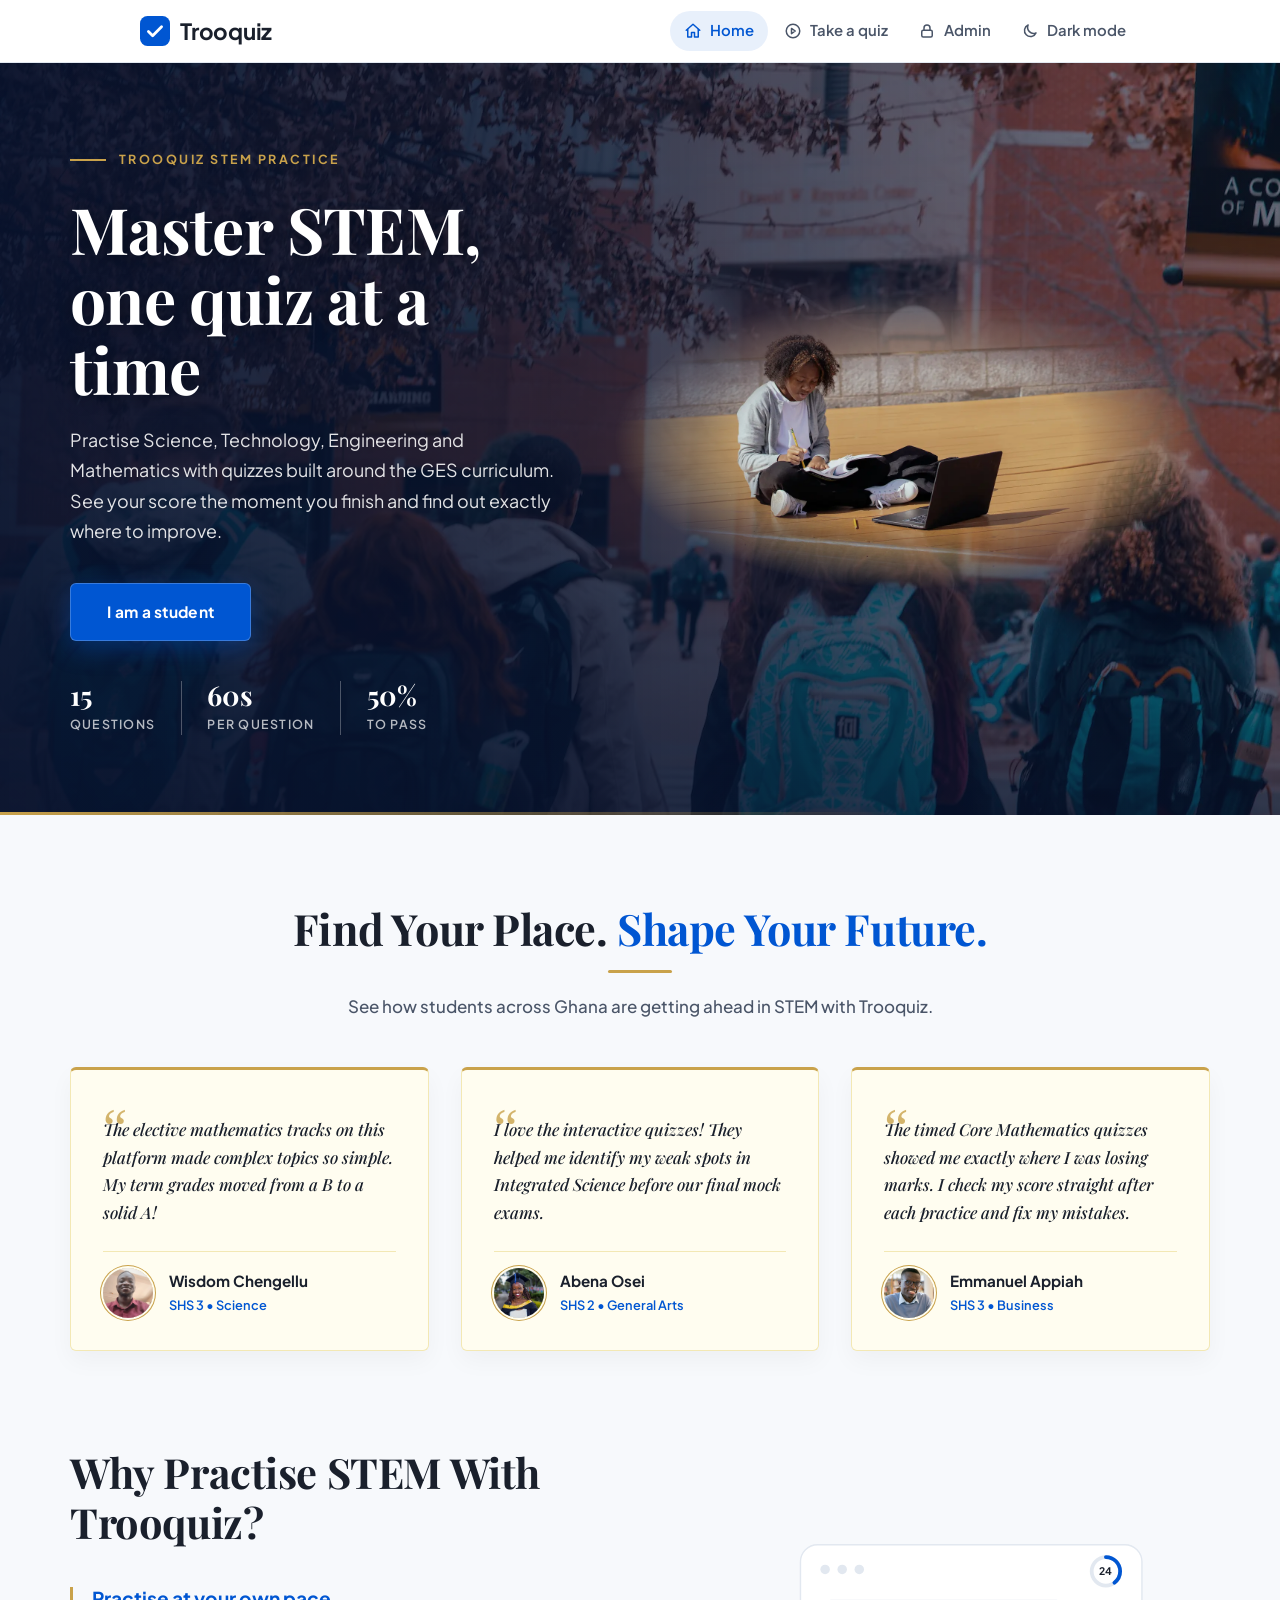
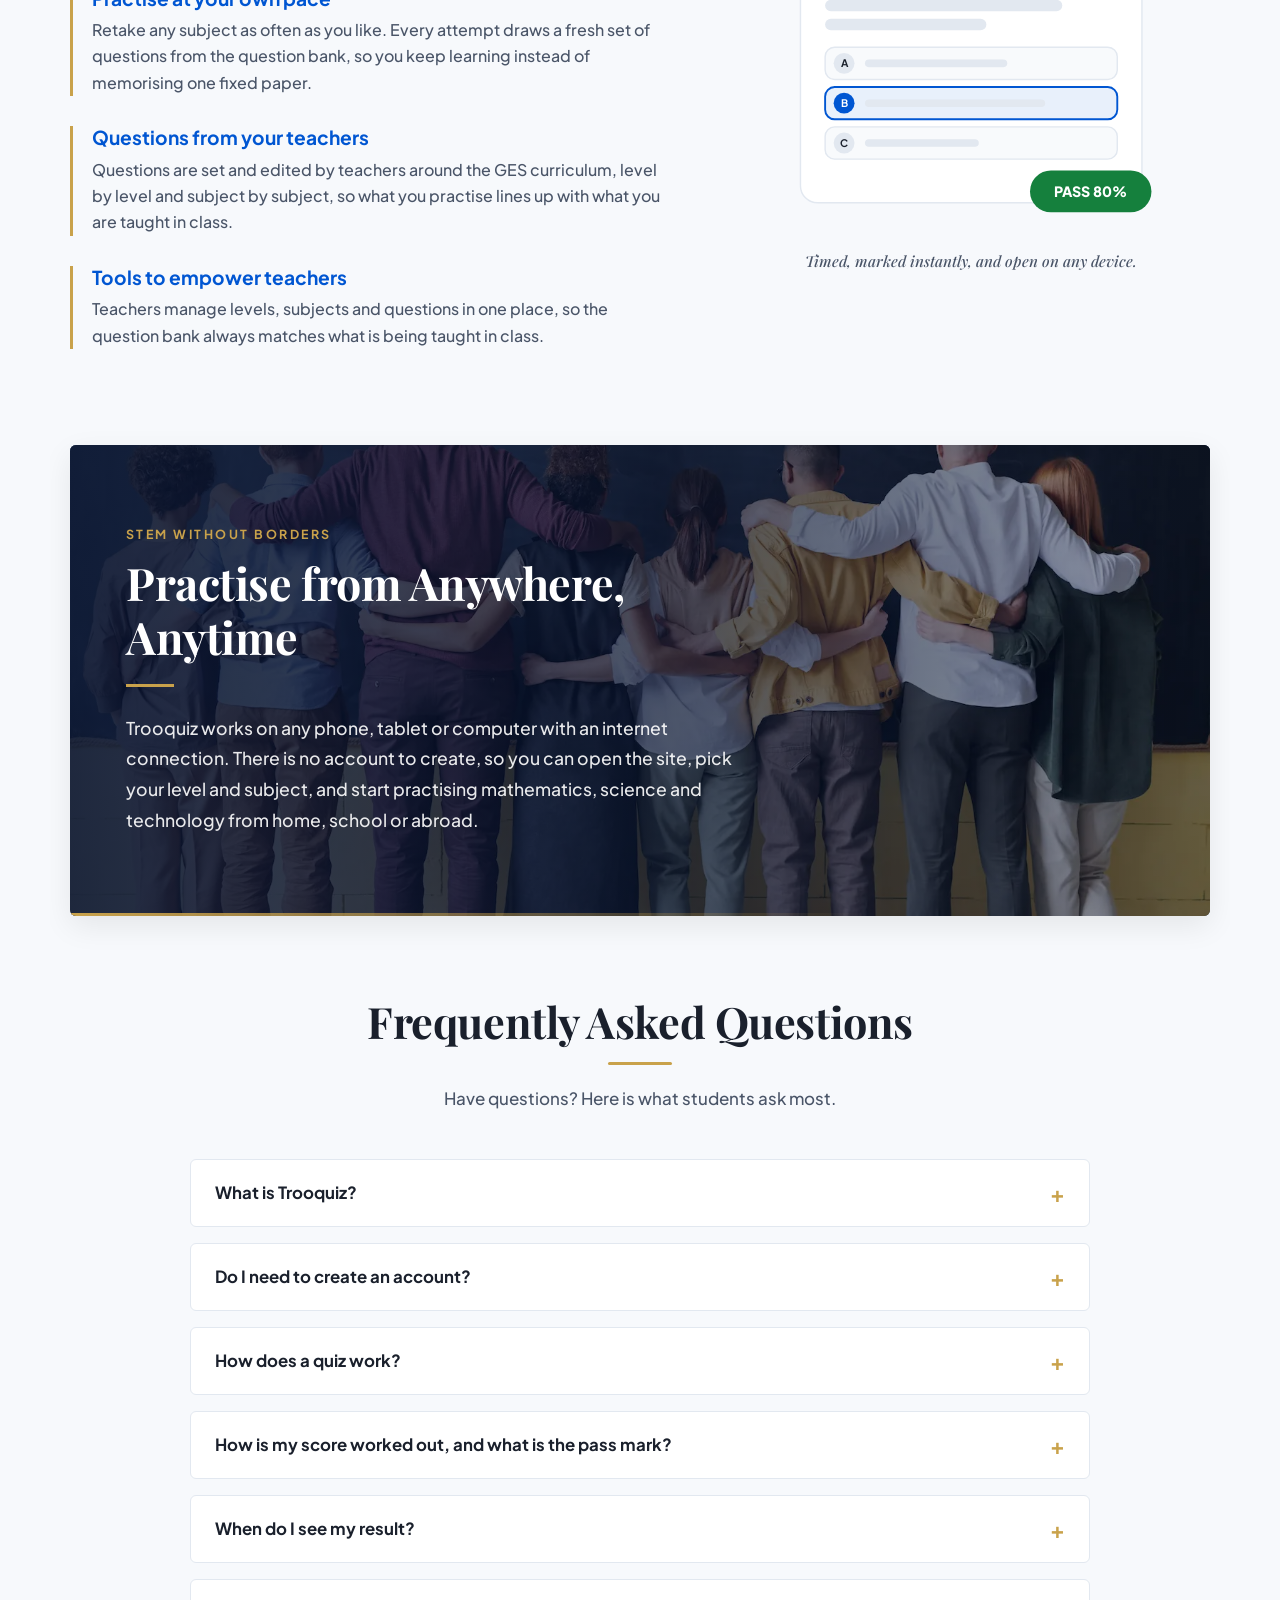
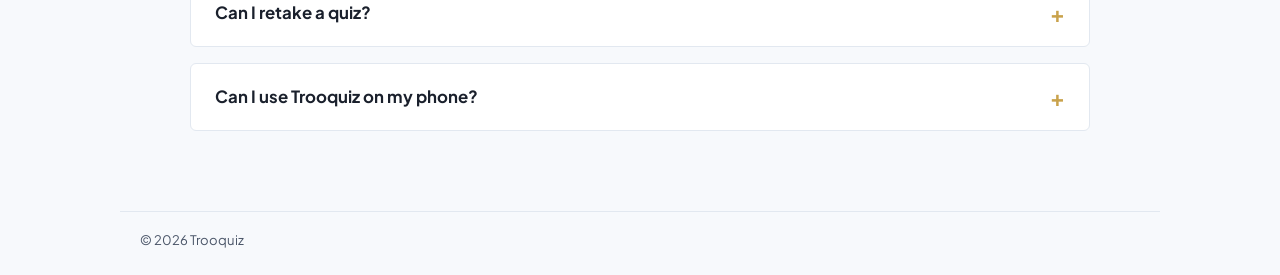
==== commit 0338856f: "Update index.html" ====
--- a/index.html
+++ b/index.html
@@ -6,17 +6,21 @@
   <meta name="theme-color" content="#0056d2">
   <title>Trooquiz</title>
   <script src="js/nav.js"></script>
+  <link rel="stylesheet" href="https://fonts.googleapis.com/css2?family=Playfair+Display:ital,wght@0,600;0,700;1,500&display=swap">
   <link rel="preload" as="image" href="images/secondstudent.webp" type="image/webp">
   <link rel="stylesheet" href="css/style.css">
   <link rel="stylesheet" href="css/home.css">
   <link rel="stylesheet" href="css/responsive.css">
 </head>
 <body>
-  <main class="landing">
+  <main>
 
     <!-- ===== Hero ===== -->
     <section class="hero">
-      <div class="hero-bg"></div>
+      <div class="hero-bg">
+        <img src="images/secondstudent.webp" alt="" fetchpriority="high" decoding="async"
+             onerror="if(!this.dataset.f){this.dataset.f=1;this.src='images/secondstudent.png'}else{this.remove()}">
+      </div>
       <div class="hero-inner">
         <div class="hero-copy">
           <div class="live-tag">Trooquiz STEM Practice</div>
@@ -45,6 +49,8 @@
       </div>
     </section>
 
+    <div class="landing">
+
     <!-- ===== Testimonials ===== -->
     <section class="testimonials">
       <div class="section-head">
@@ -142,7 +148,10 @@
 
     <!-- ===== Banner ===== -->
     <section class="banner">
-      <div class="banner-bg"></div>
+      <div class="banner-bg">
+        <img src="images/seventhstudent.webp" alt="" loading="lazy" decoding="async"
+             onerror="if(!this.dataset.f){this.dataset.f=1;this.src='images/seventhstudent.png'}else{this.remove()}">
+      </div>
       <div class="banner-copy">
         <span class="eyebrow">STEM Without Borders</span>
         <h2>Practise from Anywhere, Anytime</h2>
@@ -192,6 +201,7 @@
         <div class="answer">Yes. The site adapts to phones, tablets and computers.</div>
       </details>
     </section>
+    </div>
   </main>
 </body>
 </html>
--- a/css/home.css
+++ b/css/home.css
@@ -1,117 +1,142 @@
-/* ===== Homepage sections (look adapted from the morecourses Home.aspx) ===== */
-
-.landing { width: 100%; max-width: 1180px; margin: 0 auto; padding: 20px 20px 0; flex: 1; }
+/* ===== Homepage: classic look ===== */
+
+:root {
+  --gold: #c9a24b;
+  --display: "Playfair Display", Georgia, "Times New Roman", serif;
+}
+
+.landing { width: 100%; max-width: 1180px; margin: 0 auto; padding: 0 20px; flex: 1; }
 
 .eyebrow {
   display: block;
   margin-bottom: 0.75rem;
-  font-size: 0.82rem;
-  font-weight: 700;
-  letter-spacing: 1.5px;
+  font-size: 0.78rem;
+  font-weight: 700;
+  letter-spacing: 0.2em;
   text-transform: uppercase;
   color: var(--primary);
 }
 
 .section-head { text-align: center; margin-bottom: 3rem; }
-.section-head h2 { margin: 0 0 0.75rem; font-size: clamp(1.9rem, 4vw, 2.75rem); letter-spacing: -0.8px; }
+.section-head h2 {
+  margin: 0 0 0.9rem;
+  font-family: var(--display);
+  font-size: clamp(1.9rem, 4vw, 2.7rem);
+  font-weight: 700;
+  letter-spacing: -0.01em;
+}
 .section-head h2 span { color: var(--primary); }
-.section-head p { margin: 0; font-size: 1.08rem; color: var(--muted); font-weight: 500; }
-.bar { width: 56px; height: 4px; margin: 0 auto 1.25rem; background: var(--primary); border-radius: 2px; }
-
-/* ---------- Hero ---------- */
+.section-head p { margin: 0; font-size: 1.06rem; color: var(--muted); font-weight: 500; }
+.bar { width: 64px; height: 3px; margin: 0 auto 1.25rem; background: var(--gold); border-radius: 2px; }
+
+/* ---------- Hero (full width, photo behind) ---------- */
 
 .hero {
   position: relative;
-  min-height: 80vh;
-  border-radius: 16px;
+  isolation: isolate;
+  display: flex;
+  align-items: center;
+  min-height: min(82vh, 700px);
   overflow: hidden;
-  background: #0b1a33;
-}
-.hero-bg {
+  color: #fff;
+  /* what you see if the photo cannot load */
+  background:
+    radial-gradient(900px 420px at 80% 0%, rgba(0, 86, 210, 0.5), transparent 65%),
+    linear-gradient(135deg, #0a1a3a 0%, #0d2c63 100%);
+}
+.hero-bg { position: absolute; inset: 0; z-index: -2; }
+.hero-bg img { display: block; width: 100%; height: 100%; object-fit: cover; object-position: center 30%; }
+
+/* navy veil so the text stays easy to read on top of the photo */
+.hero::before {
+  content: "";
   position: absolute;
   inset: 0;
-  background-image: url('../images/secondstudent.png'), linear-gradient(135deg, #0b2a5c 0%, #0056d2 100%);
-  background-size: cover;
-  background-position: center;
-  filter: blur(2px) brightness(0.6);
-  transform: scale(1.02);
-  z-index: 1;
-}
+  z-index: -1;
+  background:
+    linear-gradient(90deg, rgba(7, 18, 45, 0.94) 0%, rgba(7, 18, 45, 0.82) 42%, rgba(7, 18, 45, 0.5) 100%),
+    linear-gradient(0deg, rgba(7, 18, 45, 0.55) 0%, rgba(7, 18, 45, 0) 45%);
+}
+/* thin gold line along the bottom edge */
+.hero::after {
+  content: "";
+  position: absolute;
+  left: 0;
+  right: 0;
+  bottom: 0;
+  height: 3px;
+  background: linear-gradient(90deg, var(--gold), rgba(201, 162, 75, 0) 70%);
+}
+
 .hero-inner {
-  position: relative;
-  z-index: 2;
+  width: 100%;
+  max-width: 1180px;
+  margin: 0 auto;
+  padding: 5rem 20px;
   display: flex;
   align-items: center;
   justify-content: space-between;
   gap: 3rem;
-  padding: 5rem 3.5rem;
-}
-.hero-copy { flex: 1; max-width: 550px; }
+}
+.hero-copy { flex: 1; max-width: 600px; }
 
 .live-tag {
   display: inline-flex;
   align-items: center;
-  gap: 0.5rem;
+  gap: 0.8rem;
   margin-bottom: 1.5rem;
-  padding: 0.45rem 1.1rem;
-  font-size: 0.75rem;
-  font-weight: 700;
-  letter-spacing: 1.2px;
+  font-size: 0.78rem;
+  font-weight: 700;
+  letter-spacing: 0.2em;
   text-transform: uppercase;
-  color: #0056d2;
-  background: rgba(255, 255, 255, 0.95);
-  border-radius: 20px;
-  box-shadow: 0 4px 12px rgba(0, 0, 0, 0.15);
-}
-.live-tag::before { content: ""; width: 8px; height: 8px; border-radius: 50%; background: #0056d2; flex: none; }
+  color: var(--gold);
+}
+.live-tag::before { content: ""; width: 36px; height: 2px; background: var(--gold); }
 
 .hero h1 {
-  margin: 0 0 1.5rem;
-  font-size: clamp(2.2rem, 5vw, 3.5rem);
-  font-weight: 800;
-  line-height: 1.15;
-  letter-spacing: -1px;
+  margin: 0 0 1.25rem;
+  font-family: var(--display);
+  font-size: clamp(2.3rem, 5.4vw, 4rem);
+  font-weight: 700;
+  line-height: 1.1;
+  letter-spacing: -0.01em;
   color: #fff;
-  text-shadow: 0 2px 12px rgba(0, 0, 0, 0.65);
+  text-shadow: 0 2px 18px rgba(0, 0, 0, 0.35);
 }
 .hero p {
-  margin: 0 0 2.5rem;
-  font-size: 1.2rem;
-  font-weight: 500;
-  line-height: 1.65;
-  color: #f7fafc;
-  text-shadow: 0 1px 6px rgba(0, 0, 0, 0.55);
+  max-width: 520px;
+  margin: 0 0 2.25rem;
+  font-size: 1.12rem;
+  line-height: 1.7;
+  color: rgba(255, 255, 255, 0.88);
 }
 
 .hero-actions { display: flex; align-items: center; gap: 2.5rem; flex-wrap: wrap; }
 
 .cta {
   display: inline-block;
-  text-decoration: none;
   padding: 1rem 2.25rem;
   font: inherit;
   font-size: 0.97rem;
   font-weight: 700;
+  letter-spacing: 0.02em;
   color: #fff;
+  text-decoration: none;
   background: #0056d2;
-  border: 0;
-  border-radius: 8px;
+  border: 1px solid rgba(255, 255, 255, 0.22);
+  border-radius: 6px;
   cursor: pointer;
-  box-shadow: 0 4px 14px rgba(0, 86, 210, 0.45);
+  box-shadow: 0 8px 24px rgba(0, 86, 210, 0.35);
   transition: transform 0.2s, background 0.2s;
 }
-.cta:hover { background: #0045a8; transform: translateY(-2px); }
-
-.hero-stats {
-  display: flex;
-  gap: 1.75rem;
-  padding-left: 1.5rem;
-  border-left: 2px solid rgba(255, 255, 255, 0.6);
-}
-.hero-stats strong { display: block; font-size: 1.25rem; font-weight: 700; color: #fff; text-shadow: 0 1px 4px rgba(0, 0, 0, 0.4); }
-.hero-stats span { font-size: 0.85rem; font-weight: 500; color: #e2e8f0; }
-
-.hero-photo { flex: 1.2; max-width: 620px; display: flex; justify-content: center; align-items: center; padding-top: 15px; }
+
+.hero-stats { display: flex; }
+.hero-stats > div { padding: 0 1.6rem; border-left: 1px solid rgba(255, 255, 255, 0.28); }
+.hero-stats > div:first-child { padding-left: 0; border-left: 0; }
+.hero-stats strong { display: block; font-family: var(--display); font-size: 1.7rem; font-weight: 700; line-height: 1.1; color: #fff; }
+.hero-stats span { font-size: 0.78rem; font-weight: 600; letter-spacing: 0.1em; text-transform: uppercase; color: rgba(255, 255, 255, 0.7); }
+
+.hero-photo { flex: 1.2; max-width: 620px; display: flex; justify-content: center; align-items: center; }
 .hero-figure { width: 100%; }
 .hero-figure img {
   display: block;
@@ -127,7 +152,7 @@
 
 /* ---------- Testimonials ---------- */
 
-.testimonials { margin-top: 6rem; }
+.testimonials { margin-top: 5.5rem; }
 .t-grid { display: grid; grid-template-columns: repeat(auto-fit, minmax(250px, 1fr)); gap: 2rem; }
 
 .t-card {
@@ -137,13 +162,20 @@
   padding: 2rem;
   background: var(--cream);
   border: 1px solid var(--cream-border);
-  border-radius: 14px;
+  border-top: 3px solid var(--gold);
+  border-radius: 6px;
   box-shadow: 0 10px 25px rgba(0, 0, 0, 0.04);
   transition: transform 0.3s cubic-bezier(0.16, 1, 0.3, 1), box-shadow 0.3s ease;
 }
-.t-card:hover { transform: translateY(-6px); box-shadow: 0 16px 32px rgba(0, 0, 0, 0.08); }
-.t-card .mark { height: 20px; margin-bottom: -10px; font: 3rem/1 Georgia, serif; color: var(--primary); opacity: 0.3; }
-.t-card blockquote { margin: 0 0 1.5rem; font-size: 0.97rem; font-weight: 500; font-style: italic; line-height: 1.6; }
+.t-card .mark { height: 22px; margin-bottom: -8px; font: 3.4rem/1 Georgia, serif; color: var(--gold); opacity: 0.8; }
+.t-card blockquote {
+  margin: 0 0 1.5rem;
+  font-family: var(--display);
+  font-size: 1.05rem;
+  font-style: italic;
+  font-weight: 500;
+  line-height: 1.65;
+}
 .t-person { display: flex; align-items: center; gap: 1rem; padding-top: 1rem; border-top: 1px solid var(--cream-border); }
 .t-person h4 { margin: 0; font-size: 0.95rem; font-weight: 700; }
 .t-person span { font-size: 0.8rem; font-weight: 600; color: var(--primary); }
@@ -161,6 +193,7 @@
   background: var(--primary-soft);
   border-radius: 50%;
   overflow: hidden;
+  box-shadow: 0 0 0 2px var(--cream), 0 0 0 3px var(--gold);
 }
 .avatar img { position: absolute; inset: 0; width: 100%; height: 100%; object-fit: cover; }
 
@@ -168,14 +201,20 @@
 
 .why { margin: 6rem 0; display: flex; align-items: center; justify-content: space-between; gap: 4rem; flex-wrap: wrap; }
 .why-copy { flex: 1.2; max-width: 650px; min-width: 300px; }
-.why-copy h2 { margin: 0 0 2.5rem; font-size: clamp(1.9rem, 4vw, 2.5rem); letter-spacing: -0.8px; }
-.why-point { margin-bottom: 2rem; }
+.why-copy h2 {
+  margin: 0 0 2.5rem;
+  font-family: var(--display);
+  font-size: clamp(1.9rem, 4vw, 2.6rem);
+  font-weight: 700;
+  letter-spacing: -0.01em;
+}
+.why-point { margin-bottom: 1.9rem; padding-left: 1.2rem; border-left: 3px solid var(--gold); }
 .why-point:last-child { margin-bottom: 0; }
-.why-point h3 { margin: 0 0 0.5rem; font-size: 1.3rem; font-weight: 700; color: var(--primary); letter-spacing: 0; }
-.why-point p { margin: 0; font-weight: 500; color: var(--muted); line-height: 1.6; }
+.why-point h3 { margin: 0 0 0.45rem; font-size: 1.2rem; font-weight: 700; color: var(--primary); letter-spacing: 0; }
+.why-point p { margin: 0; font-weight: 500; color: var(--muted); line-height: 1.65; }
 
 .why-art { flex: 0.8; min-width: 280px; text-align: center; }
-.why-art figcaption { margin-top: 1.1rem; font-size: 0.86rem; font-style: italic; font-weight: 600; color: var(--muted); }
+.why-art figcaption { margin-top: 1.1rem; font-family: var(--display); font-size: 0.95rem; font-style: italic; font-weight: 500; color: var(--muted); }
 .illustration { width: 100%; height: auto; max-height: 340px; }
 .ill-card { fill: var(--surface); stroke: var(--border); stroke-width: 1.5; }
 .ill-dot { fill: var(--border); }
@@ -196,28 +235,36 @@
 
 .banner {
   position: relative;
+  isolation: isolate;
   min-height: 400px;
   margin-bottom: 5rem;
-  border: 1px solid var(--cream-border);
-  border-radius: 12px;
+  border-radius: 6px;
   overflow: hidden;
-  background: #0b1a33;
-  box-shadow: 0 10px 30px rgba(0, 0, 0, 0.05);
-}
-.banner-bg {
+  background: linear-gradient(135deg, #0a1a3a 0%, #0d2c63 100%);
+  box-shadow: 0 10px 30px rgba(0, 0, 0, 0.08);
+}
+.banner-bg { position: absolute; inset: 0; z-index: -2; }
+.banner-bg img { display: block; width: 100%; height: 100%; object-fit: cover; }
+.banner::before {
+  content: "";
   position: absolute;
   inset: 0;
-  background-image: url('../images/seventhstudent.png'), linear-gradient(135deg, #0b2a5c 0%, #0056d2 100%);
-  background-size: cover;
-  background-position: center;
-  filter: brightness(0.45);
-  z-index: 1;
-}
-.banner-copy { position: relative; z-index: 2; max-width: 750px; padding: 5rem 3.5rem; }
-.banner .eyebrow { color: #e2e8f0; text-shadow: 0 1px 4px rgba(0, 0, 0, 0.5); }
-.banner h2 { margin: 0 0 1.25rem; font-size: clamp(1.9rem, 4vw, 2.75rem); color: #fff; letter-spacing: -0.5px; text-shadow: 0 2px 8px rgba(0, 0, 0, 0.7); }
-.banner .rule { width: 45px; height: 3px; margin-bottom: 1.75rem; background: #0056d2; box-shadow: 0 1px 4px rgba(0, 0, 0, 0.4); }
-.banner p { margin: 0; font-size: 1.12rem; font-weight: 500; line-height: 1.75; color: #f7fafc; text-shadow: 0 1px 6px rgba(0, 0, 0, 0.7); }
+  z-index: -1;
+  background: linear-gradient(90deg, rgba(7, 18, 45, 0.9) 0%, rgba(7, 18, 45, 0.7) 55%, rgba(7, 18, 45, 0.4) 100%);
+}
+.banner::after { content: ""; position: absolute; left: 0; right: 0; bottom: 0; height: 3px; background: linear-gradient(90deg, var(--gold), rgba(201, 162, 75, 0) 70%); }
+.banner-copy { position: relative; max-width: 750px; padding: 5rem 3.5rem; }
+.banner .eyebrow { color: var(--gold); }
+.banner h2 {
+  margin: 0 0 1.25rem;
+  font-family: var(--display);
+  font-size: clamp(1.9rem, 4vw, 2.8rem);
+  font-weight: 700;
+  letter-spacing: -0.01em;
+  color: #fff;
+}
+.banner .rule { width: 48px; height: 3px; margin-bottom: 1.6rem; background: var(--gold); }
+.banner p { margin: 0; font-size: 1.1rem; font-weight: 500; line-height: 1.75; color: rgba(255, 255, 255, 0.9); }
 
 /* ---------- FAQ ---------- */
 
@@ -226,11 +273,10 @@
   margin-bottom: 1rem;
   background: var(--surface);
   border: 1px solid var(--border);
-  border-radius: 8px;
+  border-radius: 6px;
   overflow: hidden;
   transition: border-color 0.2s, box-shadow 0.2s;
 }
-.faq-item:hover { box-shadow: 0 4px 12px rgba(0, 0, 0, 0.04); }
 .faq-item[open] { border-color: var(--primary); box-shadow: 0 4px 20px rgba(0, 86, 210, 0.08); }
 .faq-item summary {
   display: flex;
@@ -245,17 +291,23 @@
   user-select: none;
   transition: background 0.2s;
 }
-.faq-item summary:hover { background: var(--cream); }
 .faq-item summary::-webkit-details-marker { display: none; }
-.faq-item summary::after { content: "+"; flex: none; font-size: 1.4rem; font-weight: 700; line-height: 1; color: var(--primary); }
+.faq-item summary::after { content: "+"; flex: none; font-size: 1.4rem; font-weight: 700; line-height: 1; color: var(--gold); }
 .faq-item[open] summary::after { content: "\00D7"; font-size: 1.6rem; }
 .faq-item .answer { padding: 0 1.5rem 1.5rem; font-weight: 500; line-height: 1.65; color: var(--muted); }
 
+/* Hover effects only on devices that really hover (mouse), not on touch screens */
+@media (hover: hover) {
+  .cta:hover { background: #0045a8; transform: translateY(-2px); }
+  .t-card:hover { transform: translateY(-6px); box-shadow: 0 16px 32px rgba(0, 0, 0, 0.08); }
+  .faq-item:hover { box-shadow: 0 4px 12px rgba(0, 0, 0, 0.04); }
+  .faq-item summary:hover { background: var(--cream); }
+}
+
 /* ---------- Small screens ---------- */
 
 @media (max-width: 900px) {
-  .hero-inner { flex-direction: column; align-items: flex-start; padding: 3rem 1.5rem; gap: 2rem; }
-  .hero-photo { max-width: 100%; width: 100%; padding-top: 0; }
+  .hero-inner { flex-direction: column; align-items: flex-start; padding: 3.5rem 20px; gap: 2rem; }
   .banner-copy { padding: 3rem 1.5rem; }
-  .hero-actions { gap: 1.5rem; }
-}+  .hero-actions { gap: 1.75rem; }
+}
--- a/css/responsive.css
+++ b/css/responsive.css
@@ -17,13 +17,17 @@
 /* Phone browsers with a moving address bar: use the real visible height */
 @supports (min-height: 100dvh) {
   body { min-height: 100dvh; }
-  .hero { min-height: 80dvh; }
+  .hero { min-height: min(82dvh, 700px); }
 }
 
 /* ---------- Notches and rounded screen corners ---------- */
 
 .site-header { padding-top: env(safe-area-inset-top); }
 .site-header-inner {
+  padding-left: max(20px, env(safe-area-inset-left));
+  padding-right: max(20px, env(safe-area-inset-right));
+}
+.hero-inner {
   padding-left: max(20px, env(safe-area-inset-left));
   padding-right: max(20px, env(safe-area-inset-right));
 }
@@ -54,7 +58,7 @@
 /* ---------- Tablets ---------- */
 
 @media (max-width: 1024px) {
-  .hero-inner { padding: 4rem 2.25rem; gap: 2rem; }
+  .hero-inner { padding-top: 4rem; padding-bottom: 4rem; gap: 2rem; }
   .why { gap: 2.5rem; }
 }
 
@@ -77,6 +81,13 @@
 .why-art { min-width: min(280px, 100%); }
 .hero-stats { flex-wrap: wrap; }
 
+/* ---------- Hero photo is only for large screens with a mouse ---------- */
+
+@media (max-width: 1024px), (pointer: coarse) {
+  .hero-photo { display: none; }
+  .hero-copy { max-width: 640px; }
+}
+
 /* ---------- Phones ---------- */
 
 @media (max-width: 600px) {
@@ -88,14 +99,15 @@
 
   /* Homepage */
   .landing { padding-top: 12px; }
-  .hero { border-radius: 14px; }
-  .hero-inner { padding: 2.25rem 1.25rem; gap: 1.5rem; }
+  .hero { min-height: 0; }
+  .hero-inner { padding-top: 3rem; padding-bottom: 3.25rem; gap: 1.5rem; }
+  .live-tag { margin-bottom: 1.1rem; font-size: 0.72rem; }
   .hero h1 { margin-bottom: 1rem; }
-  .hero p { font-size: 1.05rem; margin-bottom: 1.75rem; }
-  .hero-actions { gap: 1.25rem; }
+  .hero p { font-size: 1.04rem; margin-bottom: 1.75rem; }
+  .hero-actions { gap: 1.75rem; }
   .cta { width: 100%; text-align: center; }
-  .hero-stats { gap: 0.9rem 1.5rem; padding-left: 1rem; }
-  .hero-figure img { max-height: 300px; }
+  .hero-stats > div { padding: 0 1.1rem; }
+  .hero-stats strong { font-size: 1.5rem; }
 
   .testimonials { margin-top: 4rem; }
   .section-head { margin-bottom: 2rem; }
@@ -169,4 +181,4 @@
     transition-duration: 0.01ms !important;
     scroll-behavior: auto !important;
   }
-}+}
